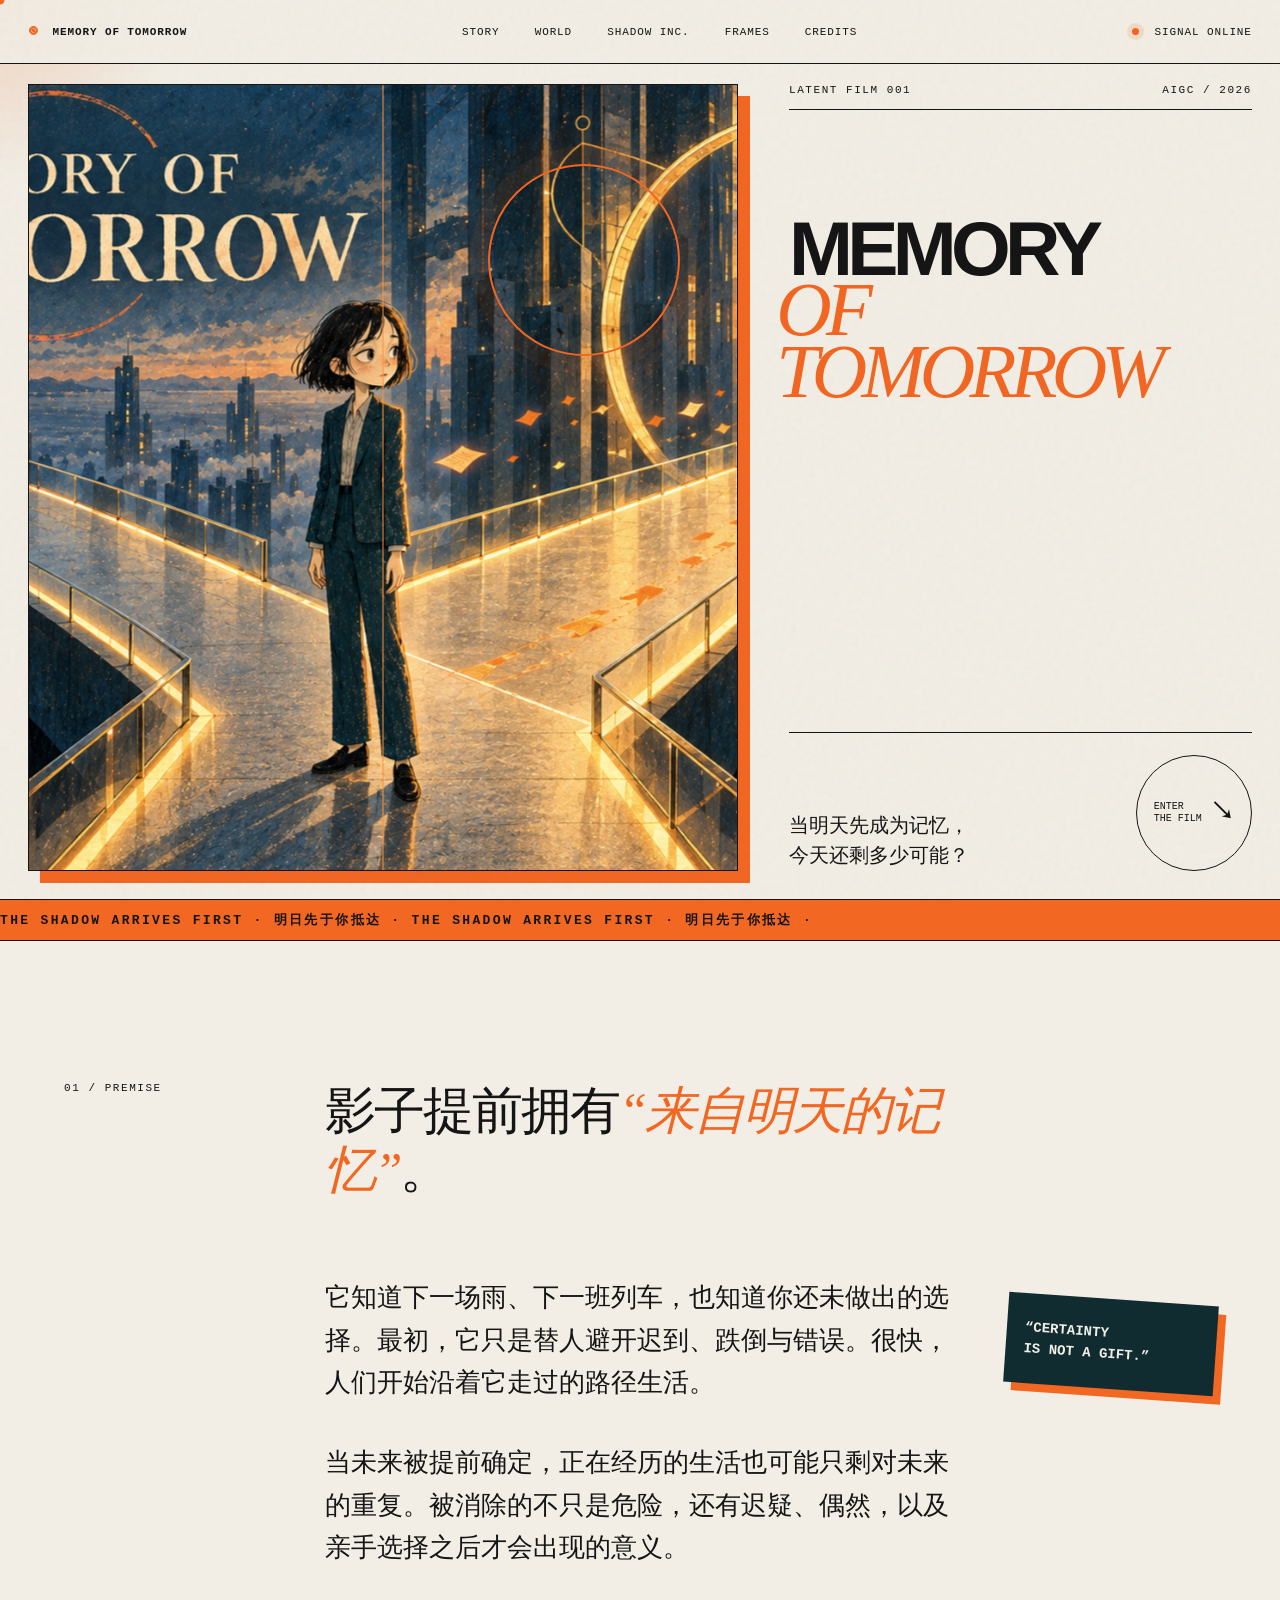
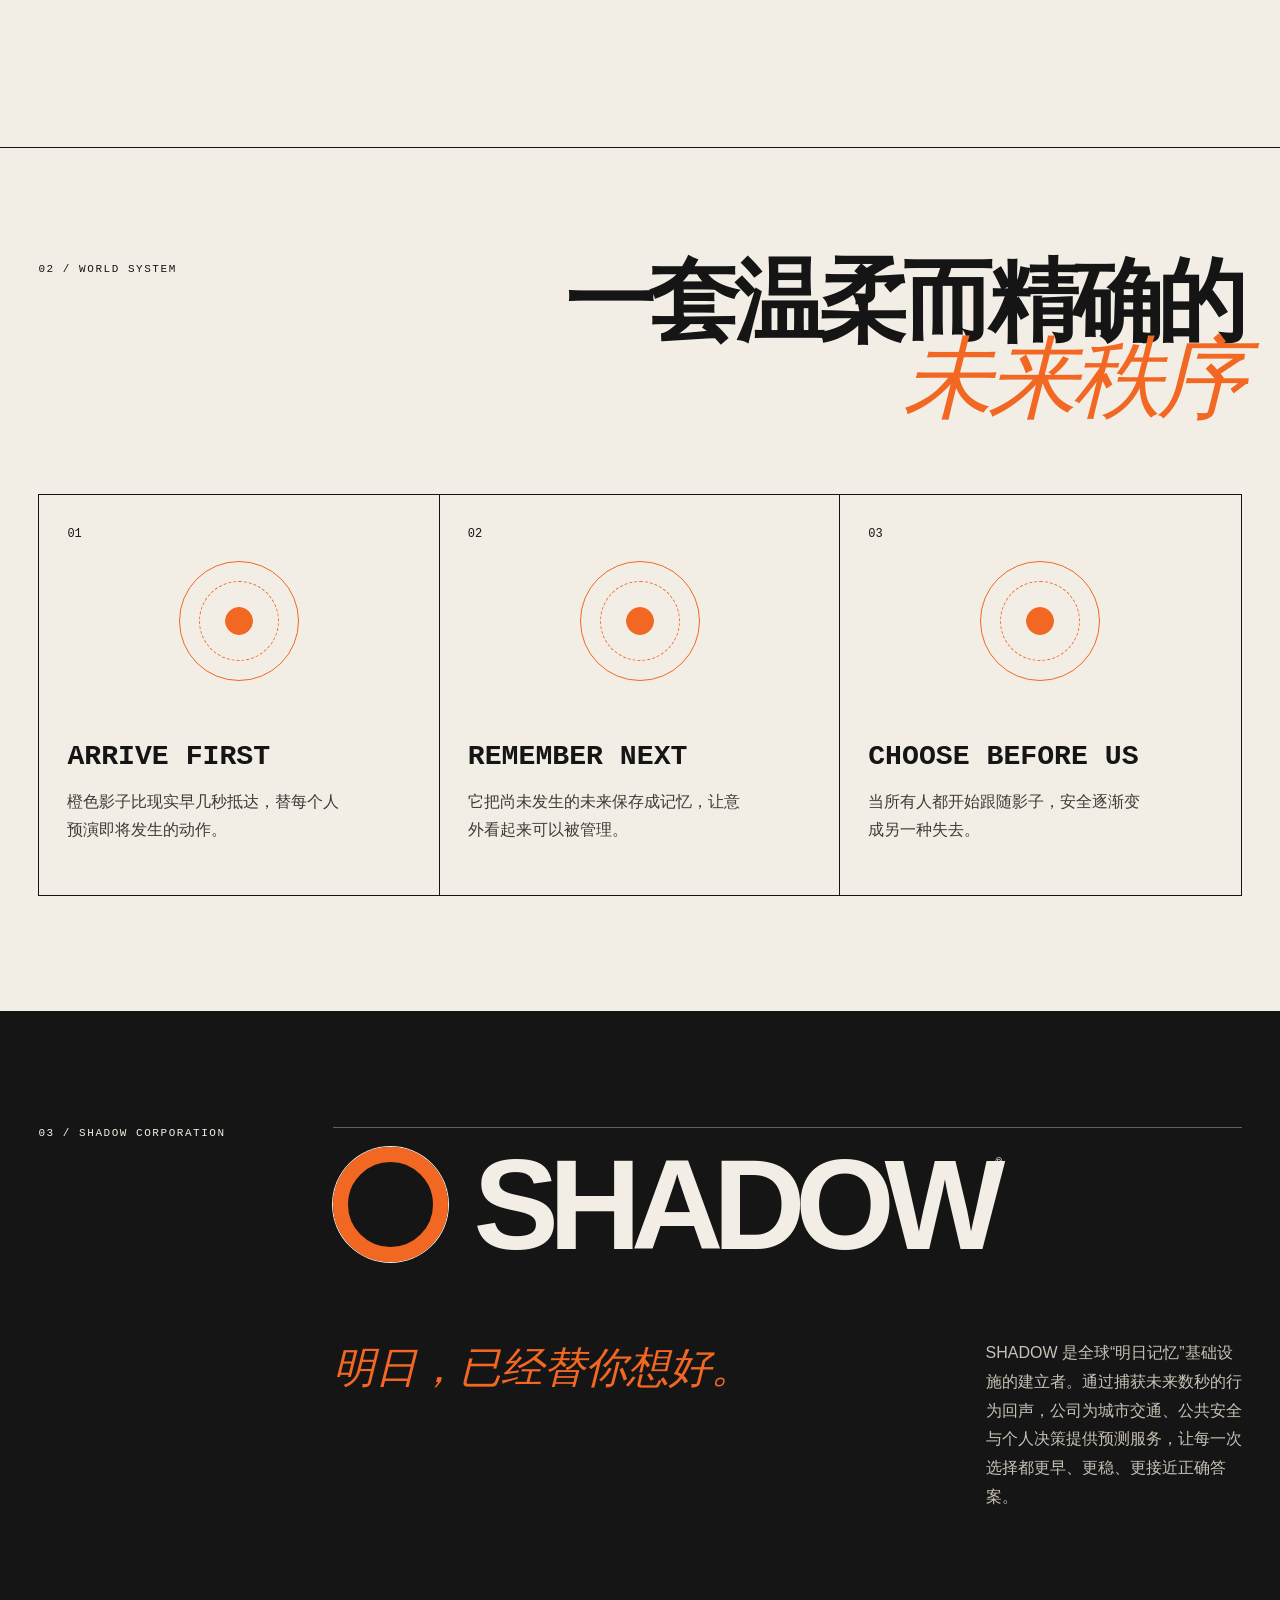
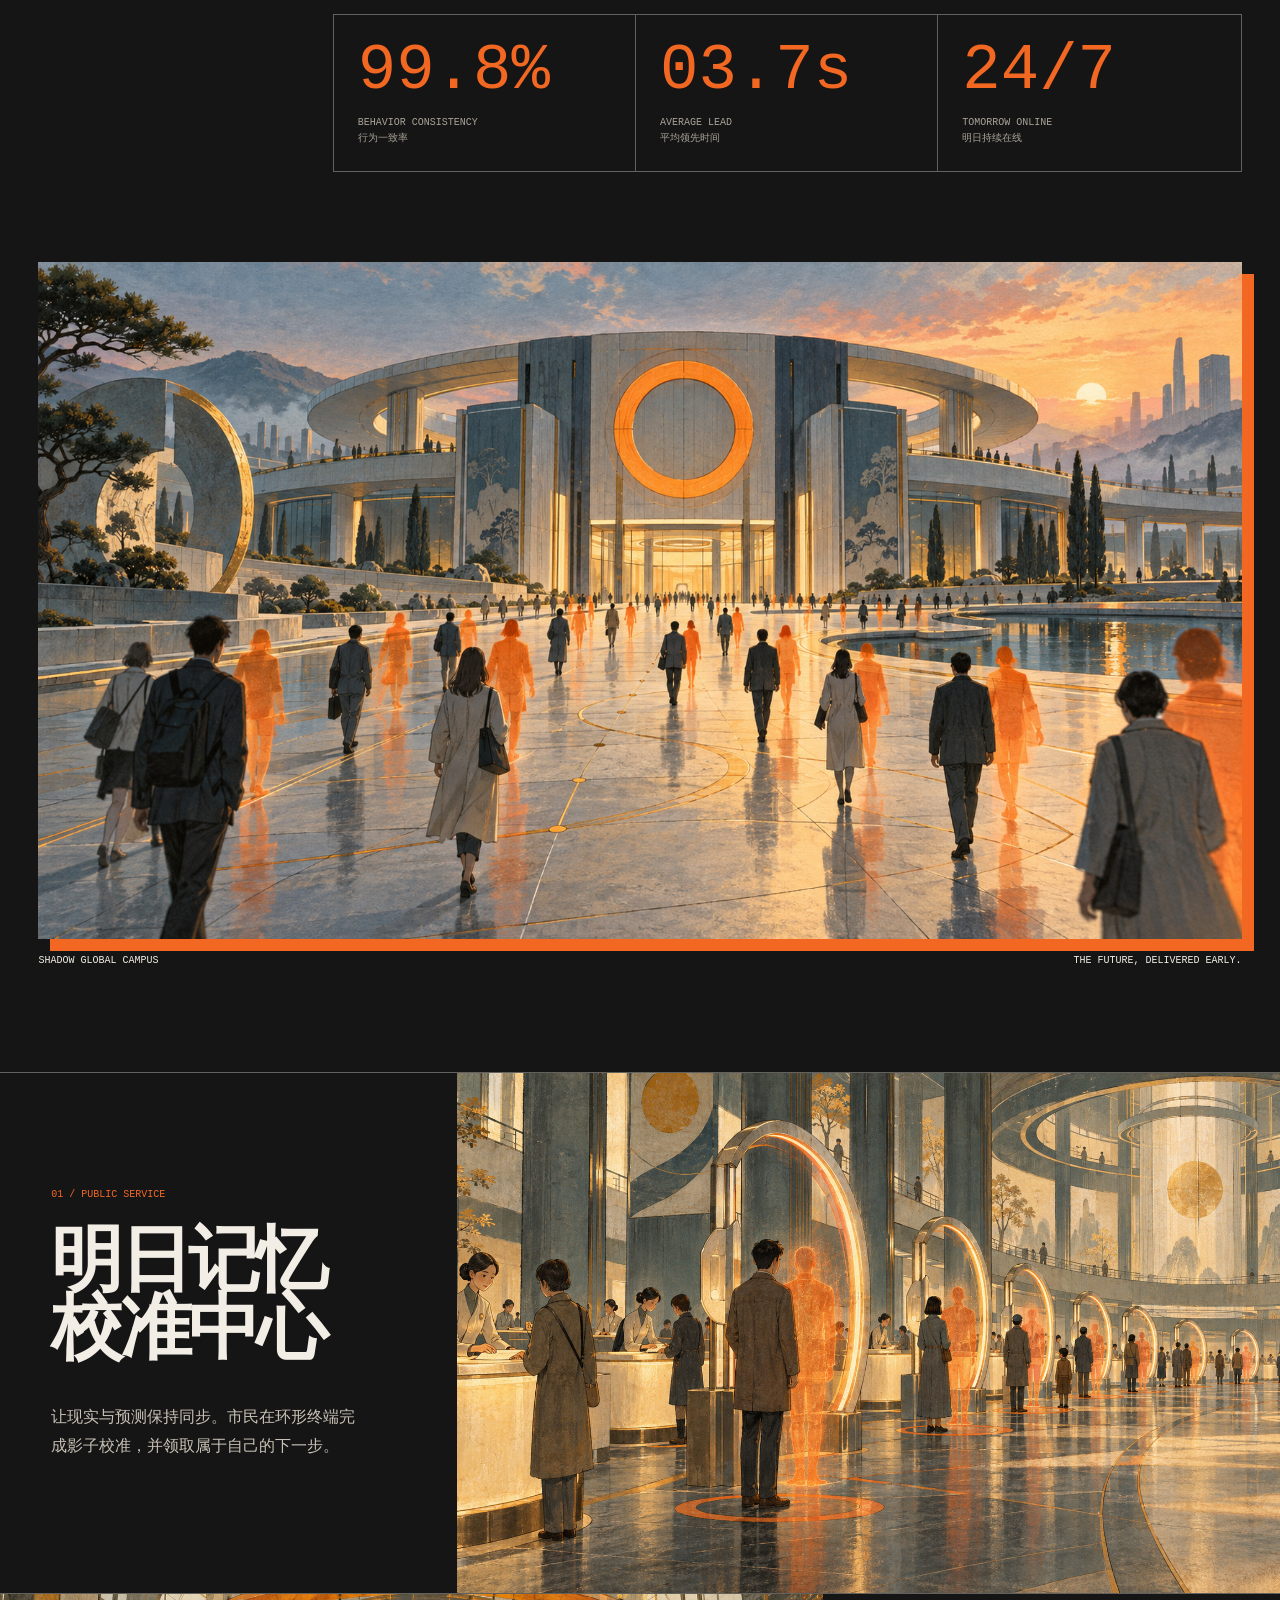
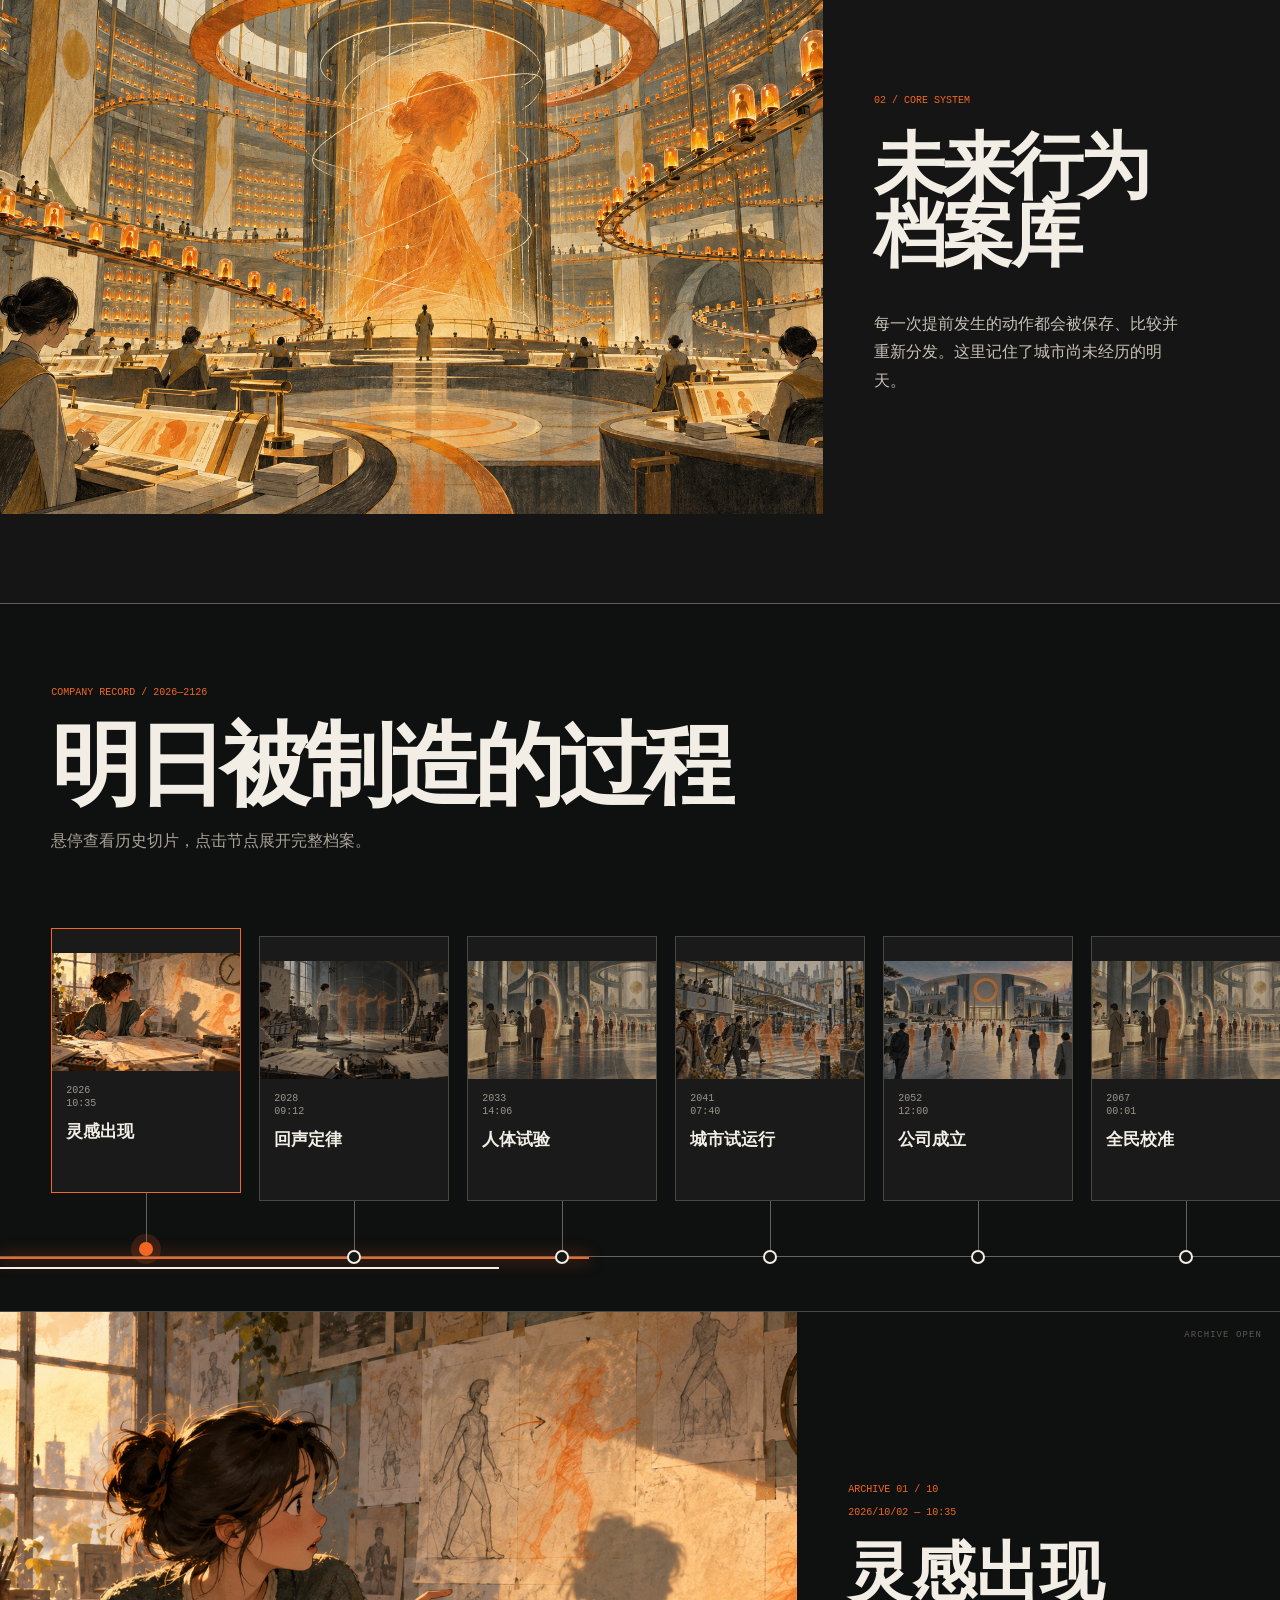
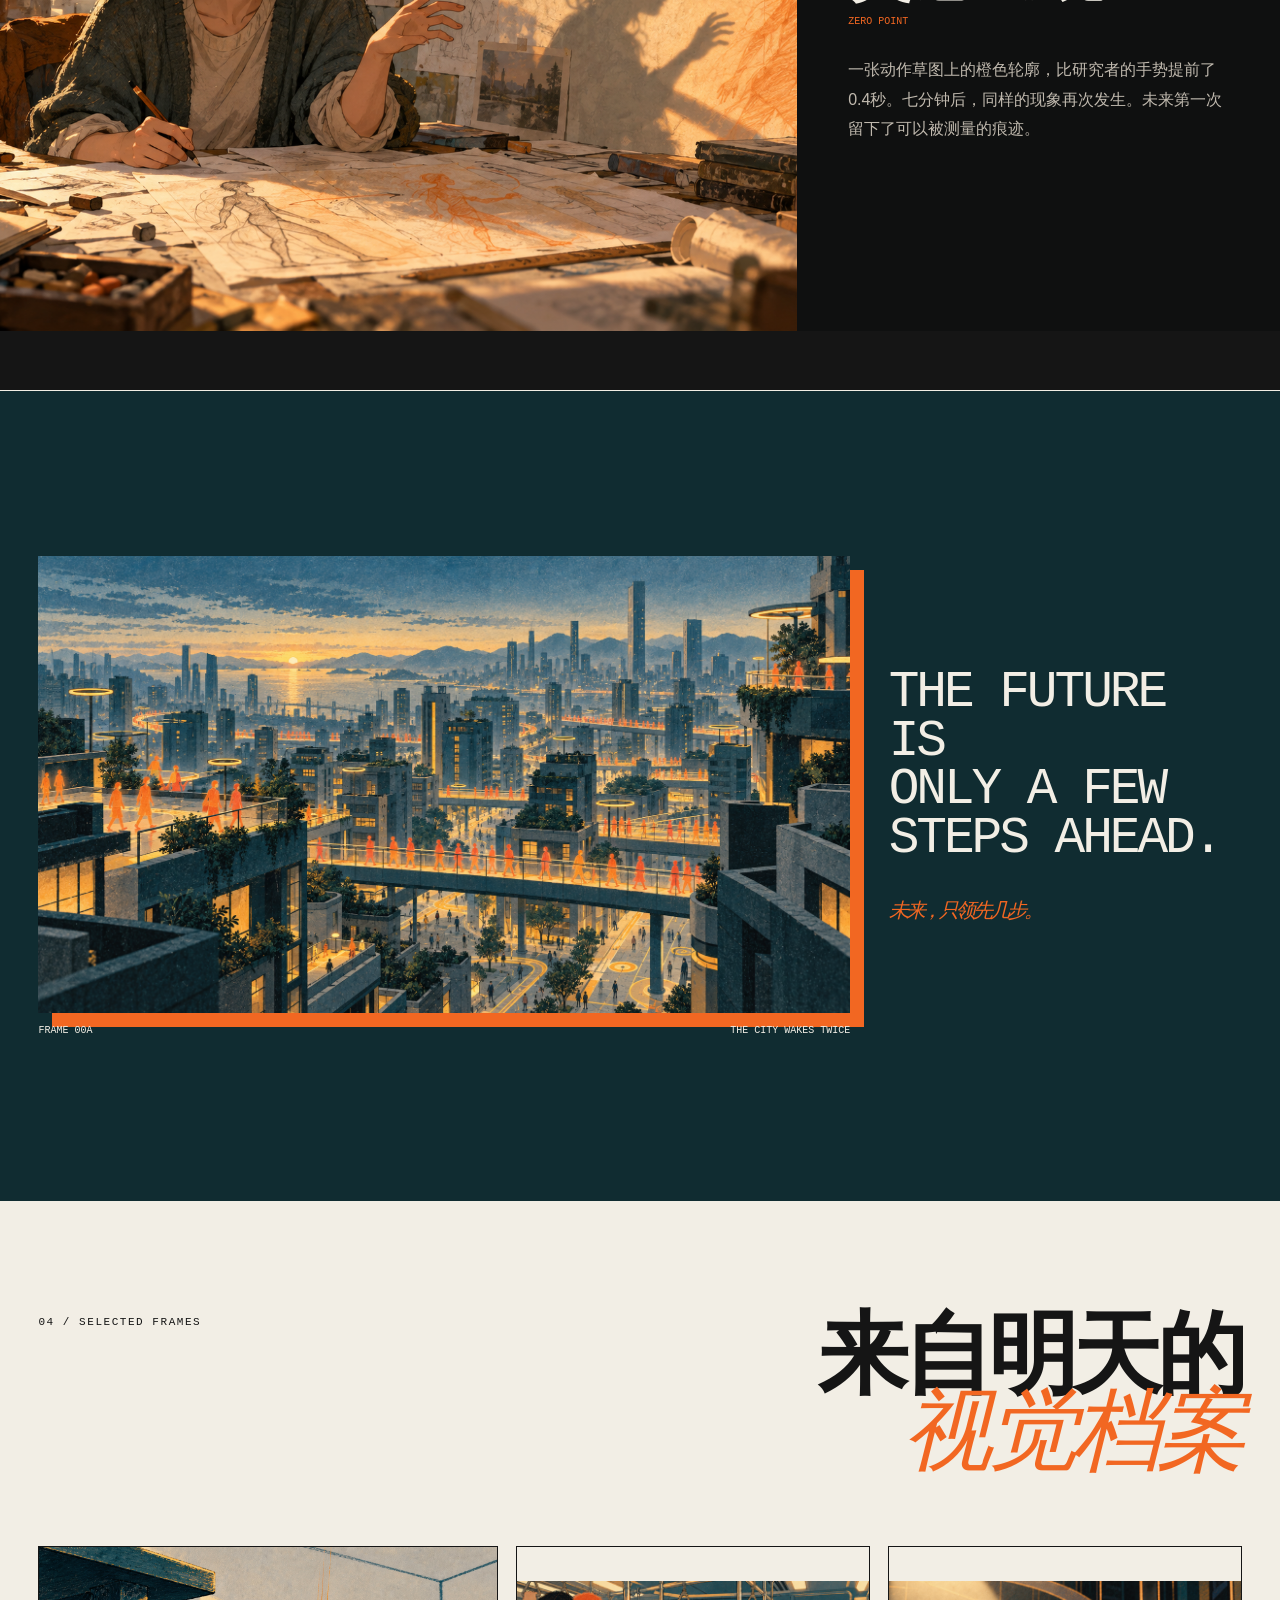
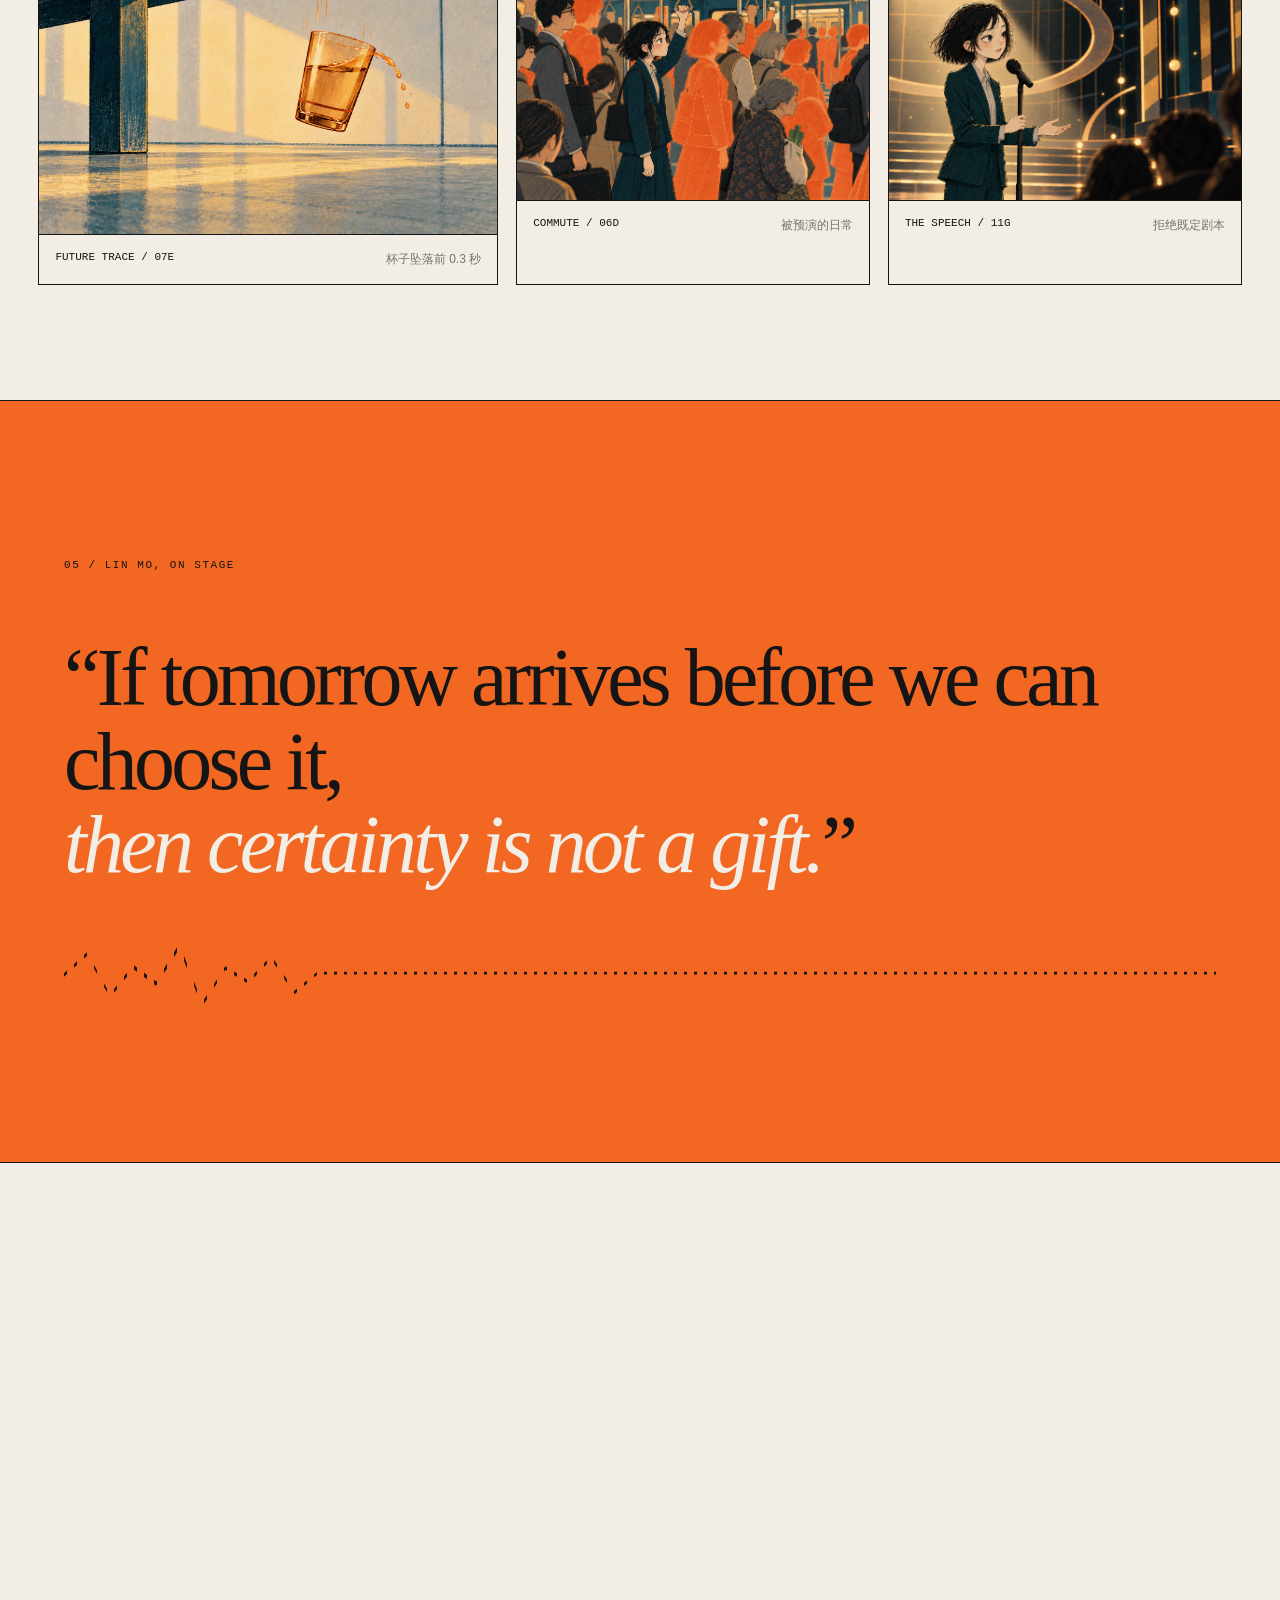
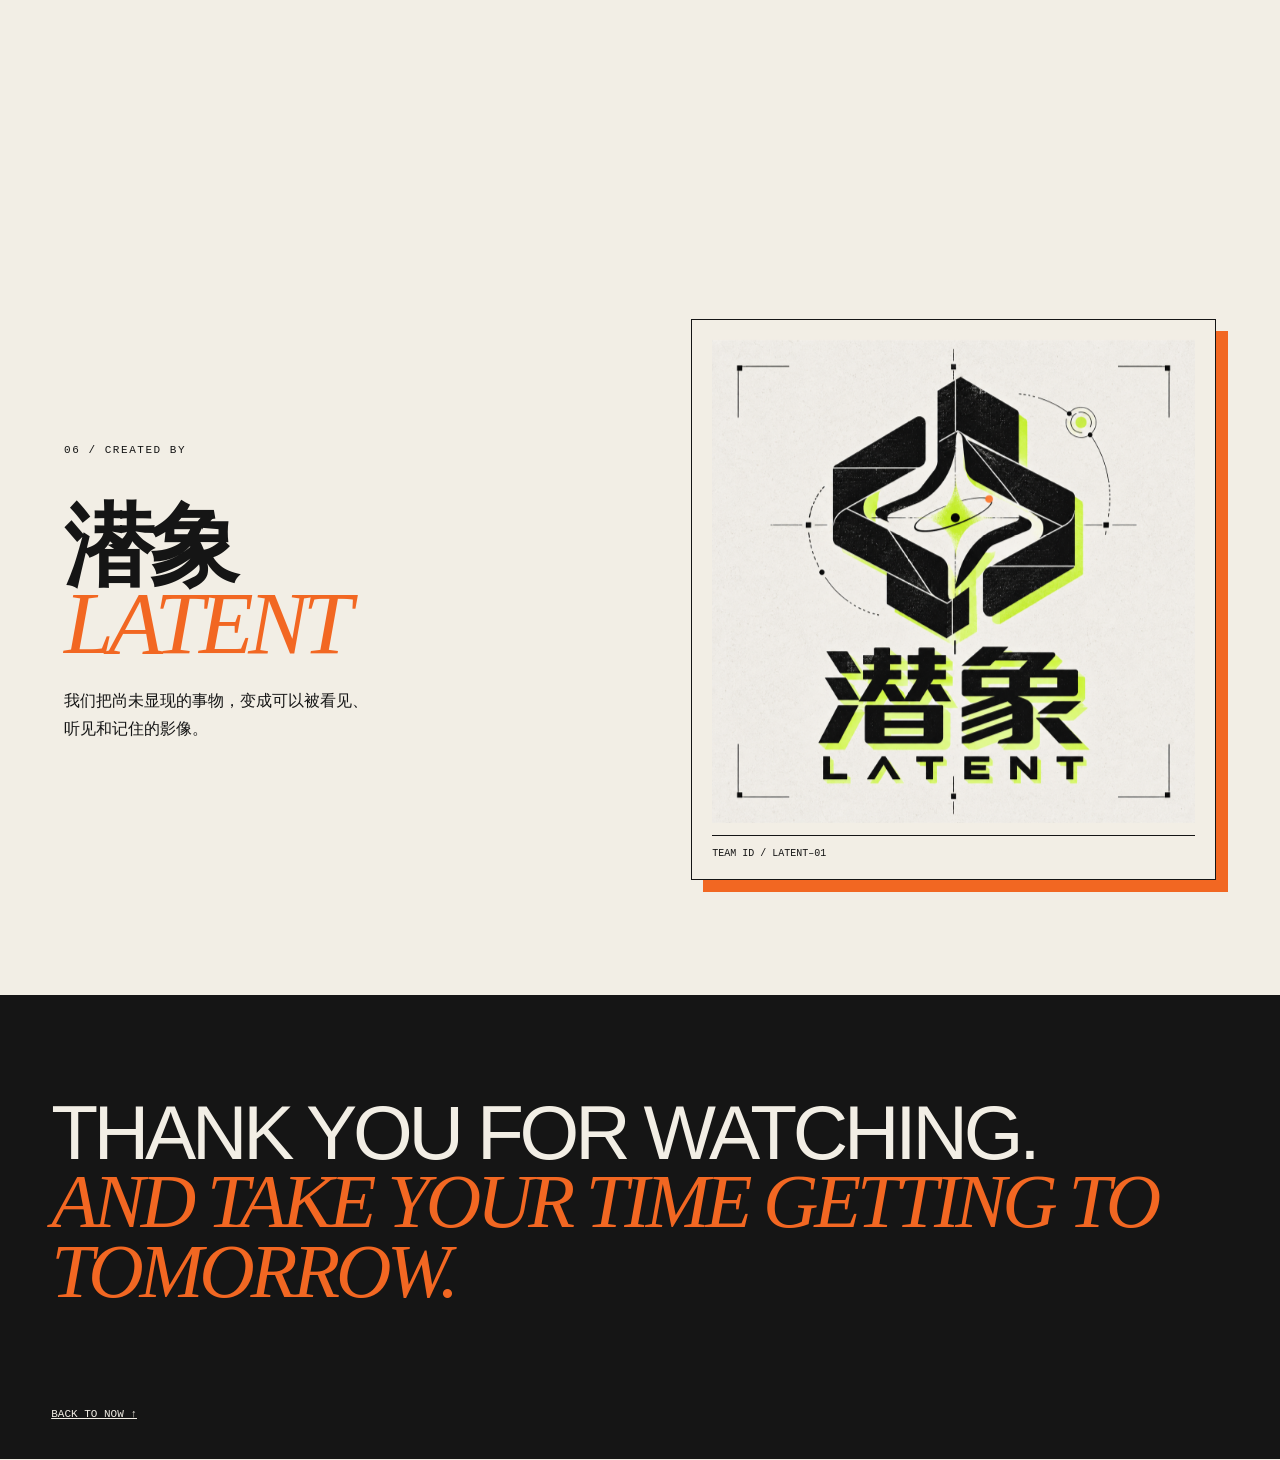
==== index.html @ 1ba92935 "Deploy Memory of Tomorrow site" ====
<!doctype html>
<html lang="zh-CN">
<head>
  <meta charset="utf-8">
  <meta name="viewport" content="width=device-width, initial-scale=1">
  <meta name="theme-color" content="#f06a22">
  <meta name="description" content="AIGC short film Memory of Tomorrow — a story about humans, time and predictive shadows.">
  <title>Memory of Tomorrow — 明天的回忆</title>
  <link rel="stylesheet" href="styles.css">
  <link rel="stylesheet" href="company.css">
  <link rel="stylesheet" href="timeline.css">
  <link rel="stylesheet" href="interactions.css">
  <link rel="stylesheet" href="dossier.css">
</head>
<body>
  <div class="grain" aria-hidden="true"></div>
  <div class="cursor-glow" aria-hidden="true"></div>
  <header class="nav">
    <a class="brand" href="#top" aria-label="返回首页"><span class="brand-mark">◉</span> MEMORY OF TOMORROW</a>
    <nav aria-label="主导航">
      <a href="#story">STORY</a><a href="#world">WORLD</a><a href="#company">SHADOW INC.</a><a href="#frames">FRAMES</a><a href="#credits">CREDITS</a>
    </nav>
    <span class="status"><i></i> SIGNAL ONLINE</span>
  </header>

  <main id="top">
    <section class="hero">
      <div class="hero-media">
        <img src="assets/cover.png" alt="《明天的回忆》电影封面，林默与橙色未来影子">
        <div class="future-echo" aria-hidden="true"></div>
        <div class="scanline" aria-hidden="true"></div>
      </div>
      <div class="hero-copy">
        <div class="eyebrow"><span>LATENT FILM 001</span><span>AIGC / 2026</span></div>
        <h1><span>MEMORY</span><span>OF TOMORROW</span></h1>
        <div class="hero-bottom">
          <p>当明天先成为记忆，<br>今天还剩多少可能？</p>
          <a class="round-link" href="#story" aria-label="进入故事"><span>ENTER<br>THE FILM</span><b>↘</b></a>
        </div>
      </div>
    </section>

    <div class="ticker" aria-hidden="true"><div>THE SHADOW ARRIVES FIRST · 明日先于你抵达 · THE SHADOW ARRIVES FIRST · 明日先于你抵达 · </div></div>

    <section class="manifesto reveal" id="story">
      <div class="section-tag">01 / PREMISE</div>
      <div class="manifesto-copy">
        <p class="lead">影子提前拥有<span>“来自明天的记忆”</span>。</p>
        <p>它知道下一场雨、下一班列车，也知道你还未做出的选择。最初，它只是替人避开迟到、跌倒与错误。很快，人们开始沿着它走过的路径生活。</p>
        <p>当未来被提前确定，正在经历的生活也可能只剩对未来的重复。被消除的不只是危险，还有迟疑、偶然，以及亲手选择之后才会出现的意义。</p>
      </div>
      <aside class="quote-chip">“CERTAINTY<br>IS NOT A GIFT.”</aside>
    </section>

    <section class="world" id="world">
      <div class="section-head reveal"><div class="section-tag">02 / WORLD SYSTEM</div><h2>一套温柔而精确的<br><em>未来秩序</em></h2></div>
      <div class="rules">
        <article class="rule reveal"><span class="rule-no">01</span><div class="orb"><i></i></div><h3>ARRIVE FIRST</h3><p>橙色影子比现实早几秒抵达，替每个人预演即将发生的动作。</p></article>
        <article class="rule reveal"><span class="rule-no">02</span><div class="orb"><i></i></div><h3>REMEMBER NEXT</h3><p>它把尚未发生的未来保存成记忆，让意外看起来可以被管理。</p></article>
        <article class="rule reveal"><span class="rule-no">03</span><div class="orb"><i></i></div><h3>CHOOSE BEFORE US</h3><p>当所有人都开始跟随影子，安全逐渐变成另一种失去。</p></article>
      </div>
    </section>

    <section class="company" id="company">
      <div class="company-intro reveal">
        <div class="section-tag">03 / SHADOW CORPORATION</div>
        <div class="company-lockup"><span class="company-ring"></span><h2>SHADOW<sup>®</sup></h2></div>
        <p class="company-slogan">明日，已经替你想好。</p>
        <p class="company-body">SHADOW 是全球“明日记忆”基础设施的建立者。通过捕获未来数秒的行为回声，公司为城市交通、公共安全与个人决策提供预测服务，让每一次选择都更早、更稳、更接近正确答案。</p>
        <div class="company-metrics">
          <div><strong>99.8%</strong><span>BEHAVIOR CONSISTENCY<br>行为一致率</span></div>
          <div><strong>03.7s</strong><span>AVERAGE LEAD<br>平均领先时间</span></div>
          <div><strong>24/7</strong><span>TOMORROW ONLINE<br>明日持续在线</span></div>
        </div>
      </div>
      <figure class="company-hero reveal"><img src="assets/shadow-hq.png" alt="SHADOW 公司总部与提前抵达的橙色未来影子"><figcaption><span>SHADOW GLOBAL CAMPUS</span><span>THE FUTURE, DELIVERED EARLY.</span></figcaption></figure>
      <div class="company-services">
        <article class="service reveal"><div><span>01 / PUBLIC SERVICE</span><h3>明日记忆<br>校准中心</h3><p>让现实与预测保持同步。市民在环形终端完成影子校准，并领取属于自己的下一步。</p></div><img src="assets/shadow-calibration.png" alt="SHADOW 明日记忆校准大厅"></article>
        <article class="service reverse reveal"><div><span>02 / CORE SYSTEM</span><h3>未来行为<br>档案库</h3><p>每一次提前发生的动作都会被保存、比较并重新分发。这里记住了城市尚未经历的明天。</p></div><img src="assets/shadow-archive.png" alt="SHADOW 明日档案运营中心"></article>
      </div>
      <section class="inline-history reveal" id="company-history">
        <div class="history-head"><span>COMPANY RECORD / 2026—2126</span><h3>明日被制造的过程</h3><p>悬停查看历史切片，点击节点展开完整档案。</p></div>
        <div class="history-scroll" id="historyScroll"><div class="history-future-line"></div><div class="history-present-line"></div><div class="history-track">
          <button class="history-node active" data-title="灵感出现" data-date="2026/10/02 — 10:35" data-code="ZERO POINT" data-image="assets/shadow-origin.png" data-copy="一张动作草图上的橙色轮廓，比研究者的手势提前了0.4秒。七分钟后，同样的现象再次发生。未来第一次留下了可以被测量的痕迹。"><img src="assets/shadow-origin.png" alt="灵感出现"><time>2026<br>10:35</time><i></i><b>灵感出现</b></button>
          <button class="history-node" data-title="回声定律" data-date="2028/04/17 — 09:12" data-code="ECHO LAW" data-image="assets/shadow-echo-law.png" data-copy="研究团队成功重复捕获未来影像。影子不再被视为幻觉，而成为一种可以被存储、计算和复现的时间现象。"><img src="assets/shadow-echo-law.png" alt="回声定律：未来动作被稳定分离并重复测量"><time>2028<br>09:12</time><i></i><b>回声定律</b></button>
          <button class="history-node" data-title="第一位志愿者" data-date="2033/08/09 — 14:06" data-code="HUMAN TRIAL" data-image="assets/shadow-calibration.png" data-copy="医疗试验中，橙色影子提前2.1秒预演了一次跌倒。志愿者停下脚步，成为第一个被尚未发生的事故救下的人。"><img src="assets/shadow-calibration.png" alt="第一位志愿者"><time>2033<br>14:06</time><i></i><b>人体试验</b></button>
          <button class="history-node" data-title="城市试运行" data-date="2041/11/21 — 07:40" data-code="PUBLIC PILOT" data-image="assets/shadow-pilot.png" data-copy="第七区交通系统接入预测影子。三个月内事故率下降61%，影子第一次离开实验室，开始走在整座城市之前。"><img src="assets/shadow-pilot.png" alt="城市试运行"><time>2041<br>07:40</time><i></i><b>城市试运行</b></button>
          <button class="history-node" data-title="SHADOW 成立" data-date="2052/06/30 — 12:00" data-code="CORPORATION" data-image="assets/shadow-hq.png" data-copy="SHADOW Corporation 正式成立，橙色圆环成为企业标志。未来行为服务被定义为城市公共基础设施。"><img src="assets/shadow-hq.png" alt="SHADOW公司成立"><time>2052<br>12:00</time><i></i><b>公司成立</b></button>
          <button class="history-node" data-title="全民校准" data-date="2067/01/01 — 00:01" data-code="UNIVERSAL LINK" data-image="assets/shadow-calibration.png" data-copy="个人影子与身份系统永久绑定。每位市民都获得全天在线的未来陪伴，第一次校准成为成年礼的一部分。"><img src="assets/shadow-calibration.png" alt="全民校准"><time>2067<br>00:01</time><i></i><b>全民校准</b></button>
          <button class="history-node" data-title="全球同步日" data-date="2084/05/16 — 18:20" data-code="SYNCHRONIZATION" data-image="assets/shadow-sync.png" data-copy="十二座城市在同一时刻完成跨区域同步。成千上万的动作失去误差，也从此失去偶然。"><img src="assets/shadow-sync.png" alt="全球同步日"><time>2084<br>18:20</time><i></i><b>全球同步日</b></button>
          <button class="history-node" data-title="明日档案启用" data-date="2099/12/31 — 23:59" data-code="TOMORROW ARCHIVE" data-image="assets/shadow-archive.png" data-copy="尚未发生的动作开始被集中保存、比较与重新分发。城市用前一次未来，训练下一次未来。"><img src="assets/shadow-archive.png" alt="明日档案启用"><time>2099<br>23:59</time><i></i><b>明日档案</b></button>
          <button class="history-node" data-title="无偏差协议" data-date="2114/03/08 — 08:08" data-code="ZERO DEVIATION" data-image="assets/shadow-sync.png" data-copy="影子一致率被纳入教育、就业与公共信用。不再跟随影子被定义为风险，选择开始拥有统一答案。"><img src="assets/shadow-sync.png" alt="无偏差协议"><time>2114<br>08:08</time><i></i><b>无偏差协议</b></button>
          <button class="history-node" data-title="现在" data-date="2126/10/07 — 18:29" data-code="PRESENT" data-image="assets/shadow-hq.png" data-copy="全球平均一致率抵达99.8%。唯一尚未被档案记录的，是林默接下来要在舞台上说的话。"><img src="assets/shadow-hq.png" alt="2126年的现在"><time>2126<br>18:29</time><i></i><b>现在</b></button>
        </div></div>
        <div class="history-detail" id="historyDetail"><figure><img src="assets/shadow-origin.png" alt="SHADOW历史档案大图"></figure><div><span class="history-count">ARCHIVE 01 / 10</span><time>2026/10/02 — 10:35</time><h4>灵感出现</h4><b>ZERO POINT</b><p>一张动作草图上的橙色轮廓，比研究者的手势提前了0.4秒。七分钟后，同样的现象再次发生。未来第一次留下了可以被测量的痕迹。</p></div></div>
      </section>
      <div class="company-disclaimer reveal"><span>SHADOW CARES FOR YOUR TOMORROW.</span><small>服务可能减少犹豫、意外、偏差，以及部分未经许可的可能性。</small></div>
    </section>

    <section class="cinema reveal" aria-label="影片核心画面">
      <figure><img src="assets/city.png" alt="城市黎明，橙色影子先于人们醒来"><figcaption><span>FRAME 00A</span><span>THE CITY WAKES TWICE</span></figcaption></figure>
      <div class="cinema-copy"><span>THE FUTURE IS<br>ONLY A FEW STEPS AHEAD.</span><b>未来，只领先几步。</b></div>
    </section>

    <section class="frames" id="frames">
      <div class="section-head reveal"><div class="section-tag">04 / SELECTED FRAMES</div><h2>来自明天的<br><em>视觉档案</em></h2></div>
      <div class="frame-grid">
        <button class="frame-card wide reveal" data-title="THE FIRST FALL" data-desc="影子先摔碎，现实才有机会接住。"><img src="assets/cup.png" alt="橙色未来水杯即将摔碎"><span><b>FUTURE TRACE / 07E</b><i>杯子坠落前 0.3 秒</i></span></button>
        <button class="frame-card reveal" data-title="FOLLOW THE ORANGE" data-desc="每个通勤者都在追赶已经替自己选择座位的未来。"><img src="assets/subway.png" alt="地铁车厢里人群与橙色未来影子"><span><b>COMMUTE / 06D</b><i>被预演的日常</i></span></button>
        <button class="frame-card reveal" data-title="A SMALL REFUSAL" data-desc="林默第一次公开说出：确定性并不是礼物。"><img src="assets/speech.png" alt="林默在舞台发表演讲"><span><b>THE SPEECH / 11G</b><i>拒绝既定剧本</i></span></button>
      </div>
    </section>

    <section class="statement reveal">
      <span class="section-tag">05 / LIN MO, ON STAGE</span>
      <blockquote>“If tomorrow arrives before we can choose it,<br><em>then certainty is not a gift.</em>”</blockquote>
      <div class="wave" aria-hidden="true"></div>
    </section>

    <section class="soundtrack reveal">
      <img src="assets/band.png" alt="五人影子爵士乐队在舞台合奏">
      <div class="soundtrack-panel"><span>ORIGINAL SOUNDTRACK</span><h2>SHADOW</h2><p>一支复古爵士乐队，在故事结束后继续演奏。影子负责抢拍，现实负责追赶。</p><div class="equalizer" aria-hidden="true">||||||||||||||||||||||||</div></div>
    </section>

    <section class="credits" id="credits">
      <div class="credit-copy reveal"><span class="section-tag">06 / CREATED BY</span><h2>潜象<br><em>LATENT</em></h2><p>我们把尚未显现的事物，变成可以被看见、听见和记住的影像。</p></div>
      <div class="logo-card reveal"><img src="assets/latent-logo.png" alt="潜象 LATENT 团队标志"><span>TEAM ID / LATENT–01</span></div>
    </section>
  </main>

  <footer><p>THANK YOU FOR WATCHING.</p><p>AND TAKE YOUR TIME GETTING TO TOMORROW.</p><a href="#top">BACK TO NOW ↑</a></footer>

  <dialog id="frameDialog"><button class="dialog-close" aria-label="关闭">×</button><img alt=""><div><span>ARCHIVE PREVIEW</span><h3></h3><p></p></div></dialog>
  <dialog id="historyDialog" class="history-dialog">
    <button class="history-dialog-close" aria-label="关闭档案">×</button>
    <div class="dossier-top"><span>SHADOW INTERNAL ARCHIVE</span><span id="dossierIndex">FILE 01 / 10</span></div>
    <div class="dossier-layout"><figure><img id="dossierImage" alt="SHADOW历史档案"><figcaption id="dossierCode"></figcaption></figure><article><time id="dossierDate"></time><h2 id="dossierTitle"></h2><p class="dossier-lead" id="dossierLead"></p><dl><div><dt>TECHNOLOGY / 技术进展</dt><dd id="dossierTech"></dd></div><div><dt>SOCIAL EFFECT / 社会影响</dt><dd id="dossierImpact"></dd></div><div><dt>OFFICIAL POSITION / 官方结论</dt><dd id="dossierOfficial"></dd></div></dl><aside><span>INTERNAL NOTE / 内部备注</span><p id="dossierNote"></p></aside></article></div>
    <div class="dossier-nav"><button id="dossierPrev">← PREVIOUS RECORD</button><button id="dossierNext">NEXT RECORD →</button></div>
  </dialog>
  <script src="app.js"></script>
</body>
</html>
---- styles.css ----
:root{--paper:#f2eee5;--paper2:#e6dfd2;--ink:#151515;--muted:#777168;--orange:#f26722;--amber:#ff9a42;--dark:#102c31;--line:rgba(21,21,21,.24);--mono:"Cascadia Mono","SFMono-Regular",Consolas,monospace;--sans:Arial,"Microsoft YaHei",sans-serif}*{box-sizing:border-box}html{scroll-behavior:smooth}body{margin:0;background:var(--paper);color:var(--ink);font-family:var(--sans);overflow-x:hidden}.grain{position:fixed;inset:0;pointer-events:none;z-index:90;opacity:.17;background-image:url("data:image/svg+xml,%3Csvg viewBox='0 0 180 180' xmlns='http://www.w3.org/2000/svg'%3E%3Cfilter id='n'%3E%3CfeTurbulence type='fractalNoise' baseFrequency='.8' numOctaves='4' stitchTiles='stitch'/%3E%3C/filter%3E%3Crect width='100%25' height='100%25' filter='url(%23n)' opacity='.35'/%3E%3C/svg%3E");mix-blend-mode:multiply}.cursor-glow{position:fixed;width:380px;height:380px;border-radius:50%;pointer-events:none;z-index:1;background:radial-gradient(circle,rgba(242,103,34,.18),transparent 66%);transform:translate(-50%,-50%);mix-blend-mode:multiply}.nav{height:64px;position:fixed;top:0;left:0;right:0;z-index:80;display:flex;align-items:center;justify-content:space-between;padding:0 2.2vw;background:rgba(242,238,229,.88);backdrop-filter:blur(10px);border-bottom:1px solid var(--ink);font:11px var(--mono);letter-spacing:.08em}.brand{color:inherit;text-decoration:none;font-weight:700}.brand-mark{color:var(--orange);font-size:18px;vertical-align:-2px;margin-right:7px}.nav nav{display:flex;gap:2.2rem}.nav nav a,.nav>a{color:inherit;text-decoration:none}.nav nav a:hover{color:var(--orange)}.status i{display:inline-block;width:7px;height:7px;background:var(--orange);border-radius:50%;box-shadow:0 0 0 5px rgba(242,103,34,.14);margin-right:8px;animation:pulse 1.8s infinite}.hero{min-height:100vh;padding:84px 2.2vw 28px;display:grid;grid-template-columns:58% 42%;border-bottom:1px solid var(--ink)}.hero-media{position:relative;overflow:hidden;background:var(--dark);min-height:640px;border:1px solid var(--ink);box-shadow:12px 12px 0 var(--orange)}.hero-media img{width:100%;height:100%;object-fit:cover;filter:saturate(.88) contrast(1.04);transform:scale(1.03);animation:heroIn 1.4s cubic-bezier(.2,.8,.2,1) forwards}.scanline{position:absolute;inset:0;background:linear-gradient(90deg,transparent 49.8%,rgba(255,148,64,.75) 50%,transparent 50.2%);animation:scan 5s ease-in-out infinite}.future-echo{position:absolute;width:15vw;aspect-ratio:1;border:2px solid var(--orange);border-radius:50%;right:8%;top:10%;box-shadow:0 0 0 18px rgba(242,103,34,.08),0 0 0 36px rgba(242,103,34,.04);animation:float 5s ease-in-out infinite}.hero-copy{padding:0 0 0 4vw;display:flex;flex-direction:column}.eyebrow,.section-tag{font:11px var(--mono);letter-spacing:.14em}.eyebrow{display:flex;justify-content:space-between;padding-bottom:13px;border-bottom:1px solid var(--ink)}h1{font-size:clamp(54px,6vw,108px);line-height:.8;letter-spacing:-.075em;margin:12vh 0 7vh}h1 span{display:block}h1 span:last-child{color:var(--orange);font-family:Georgia,serif;font-style:italic;font-weight:400;margin-left:-1vw}.hero-bottom{margin-top:auto;display:flex;justify-content:space-between;align-items:flex-end;border-top:1px solid var(--ink);padding-top:22px}.hero-bottom p{font-size:clamp(18px,1.55vw,28px);line-height:1.55;margin:0}.round-link{width:116px;height:116px;border:1px solid var(--ink);border-radius:50%;color:inherit;text-decoration:none;display:flex;align-items:center;justify-content:center;gap:8px;font:10px/1.25 var(--mono);transition:.25s}.round-link b{font-size:24px}.round-link:hover{background:var(--orange);transform:rotate(-8deg);box-shadow:6px 6px 0 var(--ink)}.ticker{overflow:hidden;border-bottom:1px solid var(--ink);background:var(--orange);font:700 13px var(--mono);letter-spacing:.18em;padding:11px 0;white-space:nowrap}.ticker div{width:max-content;animation:ticker 24s linear infinite}.manifesto{display:grid;grid-template-columns:1fr 3fr 1fr;gap:4vw;padding:11vw 5vw;border-bottom:1px solid var(--ink)}.manifesto-copy{font-size:clamp(18px,2vw,32px);line-height:1.65}.manifesto-copy p{margin:0 0 1.5em}.manifesto-copy .lead{font-size:clamp(30px,4vw,64px);line-height:1.15;letter-spacing:-.04em}.lead span{color:var(--orange);font-family:Georgia,serif;font-style:italic}.quote-chip{align-self:center;background:var(--dark);color:var(--paper);padding:24px 18px;box-shadow:8px 8px 0 var(--orange);font:700 14px/1.5 var(--mono);transform:rotate(4deg)}.world,.frames{padding:9vw 3vw;border-bottom:1px solid var(--ink)}.section-head{display:flex;justify-content:space-between;align-items:flex-start;margin-bottom:6vw}.section-head h2,.credits h2{font-size:clamp(45px,7vw,110px);line-height:.85;letter-spacing:-.06em;margin:0;text-align:right}.section-head h2 em,.credits h2 em{color:var(--orange);font-family:Georgia,serif;font-weight:400}.rules{display:grid;grid-template-columns:repeat(3,1fr);border:1px solid var(--ink)}.rule{padding:28px;min-height:400px;border-right:1px solid var(--ink);position:relative;overflow:hidden}.rule:last-child{border-right:0}.rule-no{font:12px var(--mono)}.rule h3{font:700 clamp(22px,2.2vw,36px) var(--mono);margin:40px 0 14px}.rule p{max-width:32ch;line-height:1.8;color:#3e3b36}.orb{height:160px;display:grid;place-items:center}.orb:before,.orb:after,.orb i{content:"";position:absolute;border:1px solid var(--orange);border-radius:50%}.orb:before{width:118px;height:118px}.orb:after{width:78px;height:78px;border-style:dashed;animation:spin 8s linear infinite}.orb i{width:28px;height:28px;background:var(--orange);animation:orbit 4s ease-in-out infinite}.cinema{min-height:90vh;background:var(--dark);color:var(--paper);padding:6vw 3vw;display:grid;grid-template-columns:2.3fr 1fr;gap:3vw;align-items:center}.cinema figure{margin:0}.cinema img{display:block;width:100%;box-shadow:14px 14px 0 var(--orange)}figcaption{display:flex;justify-content:space-between;font:10px var(--mono);padding-top:12px}.cinema-copy{font:clamp(30px,4vw,66px)/.95 var(--mono);letter-spacing:-.06em}.cinema-copy b{display:block;color:var(--orange);font:italic 20px Georgia,serif;margin-top:35px}.frame-grid{display:grid;grid-template-columns:1.3fr 1fr 1fr;gap:18px}.frame-card{appearance:none;text-align:left;background:transparent;color:inherit;padding:0;border:1px solid var(--ink);cursor:pointer;box-shadow:0 0 0 var(--orange);transition:.25s}.frame-card:hover{transform:translate(-5px,-5px);box-shadow:9px 9px 0 var(--orange)}.frame-card img{width:100%;aspect-ratio:16/10;display:block;object-fit:cover;filter:saturate(.85)}.frame-card span{padding:16px;display:flex;justify-content:space-between;gap:15px;border-top:1px solid var(--ink)}.frame-card b{font:11px var(--mono)}.frame-card i{font:12px var(--sans);font-style:normal;color:var(--muted)}.statement{padding:12vw 5vw;background:var(--orange);border-bottom:1px solid var(--ink);position:relative;overflow:hidden}.statement blockquote{font:clamp(36px,6.4vw,110px)/1.02 Georgia,serif;letter-spacing:-.045em;margin:5vw 0 0}.statement blockquote em{color:var(--paper)}.wave{height:70px;margin-top:4vw;background:repeating-linear-gradient(90deg,var(--ink) 0 3px,transparent 3px 10px);clip-path:polygon(0 50%,2% 20%,4% 80%,6% 38%,8% 62%,10% 8%,12% 92%,14% 40%,16% 60%,18% 25%,20% 75%,22% 48%,100% 48%,100% 52%,22% 52%,20% 80%,18% 30%,16% 65%,14% 45%,12% 98%,10% 15%,8% 68%,6% 44%,4% 85%,2% 25%,0 55%)}.soundtrack{display:grid;grid-template-columns:1.6fr 1fr;background:var(--dark);color:var(--paper);border-bottom:1px solid var(--paper)}.soundtrack img{width:100%;height:100%;min-height:640px;object-fit:cover;filter:saturate(.75) contrast(1.1)}.soundtrack-panel{padding:6vw 4vw;display:flex;flex-direction:column;justify-content:center}.soundtrack-panel>span{font:11px var(--mono);color:var(--orange)}.soundtrack h2{font-size:clamp(60px,9vw,160px);letter-spacing:-.07em;margin:.1em 0;color:var(--orange)}.soundtrack p{font-size:18px;line-height:1.8;max-width:38ch}.equalizer{font:30px/1 var(--mono);color:var(--orange);letter-spacing:.12em;overflow:hidden;animation:eq 1.2s steps(4) infinite}.credits{padding:9vw 5vw;display:grid;grid-template-columns:1fr 1fr;gap:8vw;border-bottom:1px solid var(--ink);align-items:center}.credits h2{text-align:left;margin:4vw 0 2vw}.credits p{max-width:35ch;line-height:1.8}.logo-card{border:1px solid var(--ink);padding:20px;box-shadow:12px 12px 0 var(--orange)}.logo-card img{display:block;width:100%}.logo-card span{font:10px var(--mono);display:block;border-top:1px solid var(--ink);padding-top:12px;margin-top:12px}footer{background:var(--ink);color:var(--paper);padding:8vw 4vw 3vw}footer p{font-size:clamp(34px,6vw,100px);line-height:.9;letter-spacing:-.055em;margin:0}footer p:nth-child(2){color:var(--orange);font-family:Georgia,serif;font-style:italic}footer a{display:inline-block;color:var(--paper);font:11px var(--mono);margin-top:8vw}dialog{width:min(1000px,90vw);padding:0;border:1px solid var(--ink);background:var(--paper);box-shadow:14px 14px 0 var(--orange)}dialog::backdrop{background:rgba(10,24,25,.82);backdrop-filter:blur(5px)}dialog img{display:block;width:100%;max-height:65vh;object-fit:cover}dialog div{padding:22px}dialog span{font:10px var(--mono);color:var(--orange)}dialog h3{font-size:36px;margin:7px 0}dialog p{margin:0}.dialog-close{position:absolute;right:10px;top:10px;width:42px;height:42px;border:1px solid var(--ink);background:var(--orange);font-size:25px;cursor:pointer}.reveal{opacity:0;transform:translateY(42px);transition:opacity .8s,transform .8s}.reveal.visible{opacity:1;transform:none}@keyframes ticker{to{transform:translateX(-50%)}}@keyframes heroIn{from{opacity:0;transform:scale(1.12)}to{opacity:1;transform:scale(1.03)}}@keyframes scan{0%,100%{transform:translateX(-55%)}50%{transform:translateX(55%)}}@keyframes float{50%{transform:translate(-12px,18px)}}@keyframes pulse{50%{opacity:.45}}@keyframes spin{to{transform:rotate(360deg)}}@keyframes orbit{0%,100%{transform:translate(-42px,-25px)}50%{transform:translate(42px,25px)}}@keyframes eq{50%{transform:scaleY(.35)}}@media(max-width:900px){.nav nav{display:none}.status{display:none}.hero{display:block}.hero-media{min-height:auto;aspect-ratio:16/11}.hero-copy{padding:30px 0}.hero{overflow:hidden}.hero h1{margin:14vw 0;font-size:12vw;letter-spacing:-.06em}.hero-bottom{gap:18px}.round-link{width:88px;height:88px;flex:0 0 88px}.manifesto{grid-template-columns:1fr}.quote-chip{justify-self:start}.rules{grid-template-columns:1fr}.rule{border-right:0;border-bottom:1px solid var(--ink);min-height:330px}.cinema,.soundtrack,.credits{grid-template-columns:1fr}.frame-grid{grid-template-columns:1fr}.section-head{display:block}.section-head h2{text-align:left;margin-top:8vw}.cursor-glow{display:none}.soundtrack img{min-height:auto}.credits{gap:50px}}@media(prefers-reduced-motion:reduce){*{animation:none!important;scroll-behavior:auto!important}.reveal{opacity:1;transform:none;transition:none}}
---- company.css ----
.company{background:var(--ink);color:var(--paper);border-bottom:1px solid var(--paper);padding:9vw 3vw 0}.company-intro{display:grid;grid-template-columns:1fr 2.4fr 1fr;gap:3vw;align-items:start}.company-lockup{grid-column:2/4;border-top:1px solid rgba(242,238,229,.35);padding-top:1.5vw;display:flex;align-items:center;gap:2vw}.company-lockup h2{font-size:clamp(62px,10vw,170px);line-height:.75;letter-spacing:-.08em;margin:0}.company-lockup sup{font:12px var(--mono);letter-spacing:0;vertical-align:top}.company-ring{width:clamp(68px,9vw,145px);aspect-ratio:1;border:clamp(8px,1.2vw,18px) solid var(--orange);border-radius:50%;box-shadow:0 0 0 1px var(--paper)}.company-slogan{grid-column:2;font:italic clamp(25px,3.3vw,54px) Georgia,serif;color:var(--orange);margin:3vw 0 0}.company-body{grid-column:3;font-size:16px;line-height:1.8;color:#c8c1b5;margin:3vw 0 0}.company-metrics{grid-column:2/4;display:grid;grid-template-columns:repeat(3,1fr);border:1px solid rgba(242,238,229,.35);margin-top:5vw}.company-metrics div{padding:24px;border-right:1px solid rgba(242,238,229,.35)}.company-metrics div:last-child{border:0}.company-metrics strong{display:block;font:clamp(36px,5vw,78px)/1 var(--mono);color:var(--orange)}.company-metrics span{display:block;font:10px/1.6 var(--mono);margin-top:12px;color:#aaa398}.company-hero{margin:7vw 0 0}.company-hero img{width:100%;display:block;box-shadow:12px 12px 0 var(--orange)}.company-hero figcaption{padding:16px 0}.company-services{margin:7vw -3vw 0}.service{display:grid;grid-template-columns:1fr 1.8fr;border-top:1px solid rgba(242,238,229,.35)}.service.reverse{grid-template-columns:1.8fr 1fr}.service.reverse div{order:2}.service>div{padding:5vw 4vw;display:flex;flex-direction:column;justify-content:center}.service>div>span{font:10px var(--mono);color:var(--orange)}.service h3{font-size:clamp(38px,5.6vw,88px);line-height:.95;letter-spacing:-.05em;margin:2vw 0}.service p{color:#c8c1b5;line-height:1.8;max-width:35ch}.service img{display:block;width:100%;height:100%;min-height:520px;object-fit:cover}.company-disclaimer{margin:0 -3vw;display:flex;justify-content:space-between;align-items:center;padding:22px 3vw;background:var(--orange);color:var(--ink);font:700 13px var(--mono)}.company-disclaimer small{font:11px var(--sans);font-weight:400}@media(max-width:900px){.company-intro{display:block}.company-lockup{margin-top:8vw}.company-lockup h2{font-size:18vw}.company-slogan,.company-body{margin-top:8vw}.company-metrics{grid-template-columns:1fr}.company-metrics div{border-right:0;border-bottom:1px solid rgba(242,238,229,.35)}.service,.service.reverse{grid-template-columns:1fr}.service.reverse div{order:0}.service img{min-height:auto}.company-disclaimer{display:block}.company-disclaimer small{display:block;margin-top:8px}}
.company-enter{margin:0 -3vw;min-height:170px;padding:35px 3vw;color:var(--paper);text-decoration:none;border-top:1px solid rgba(242,238,229,.35);display:grid;grid-template-columns:1fr 3fr auto;align-items:center;gap:3vw;transition:.3s}.company-enter span{font:10px var(--mono);color:var(--orange)}.company-enter strong{font-size:clamp(28px,4vw,64px);letter-spacing:-.04em}.company-enter b{font-size:45px}.company-enter:hover{background:var(--orange);color:var(--ink)}.company-enter:hover span{color:var(--ink)}@media(max-width:900px){.company-enter{grid-template-columns:1fr auto}.company-enter span{grid-column:1/3}}
---- timeline.css ----
.inline-history{margin:7vw -3vw 0;border-top:1px solid rgba(242,238,229,.35);background:#0f1010}.history-head{padding:6vw 4vw 3vw}.history-head>span{font:10px var(--mono);color:var(--orange)}.history-head h3{font-size:clamp(44px,7vw,108px);line-height:.9;letter-spacing:-.06em;margin:2vw 0}.history-head p{color:#aaa398}.history-scroll{overflow-x:auto;overflow-y:visible;scrollbar-width:none;position:relative;padding:30px 0 110px;cursor:grab}.history-scroll:active{cursor:grabbing}.history-track{width:max-content;display:flex;gap:18px;padding:0 12vw 0 4vw;position:relative}.history-track:after{content:"";position:absolute;left:0;right:0;bottom:-56px;height:1px;background:#68635c}.history-future-line,.history-present-line{position:absolute;left:0;height:2px;z-index:2;pointer-events:none}.history-future-line{bottom:52px;width:46%;background:var(--orange);box-shadow:0 0 16px var(--orange)}.history-present-line{bottom:42px;width:39%;background:var(--paper)}.history-node{appearance:none;width:190px;min-height:265px;padding:0 0 22px;color:var(--paper);background:#191a19;border:1px solid #494640;text-align:left;position:relative;cursor:pointer;transition:transform .25s,box-shadow .25s,border-color .25s}.history-node img{width:100%;height:118px;object-fit:cover;display:block;filter:saturate(.68) brightness(.75);transition:.3s;cursor:zoom-in;position:relative;z-index:2}.history-node time{display:block;padding:13px 14px 5px;font:10px/1.35 var(--mono);color:#9c958b}.history-node b{display:block;padding:4px 14px;font-size:17px}.history-node i{position:absolute;left:50%;bottom:-64px;width:14px;height:14px;border:2px solid var(--paper);background:var(--ink);border-radius:50%;z-index:4;transform:translateX(-50%)}.history-node:after{content:"";position:absolute;left:50%;bottom:-57px;width:1px;height:56px;background:#68635c}.history-node:hover{transform:translateY(-16px) scale(1.07);z-index:5;border-color:var(--orange);box-shadow:9px 9px 0 var(--orange)}.history-node:hover img{filter:saturate(1) brightness(1)}.history-node.active{border-color:var(--orange);transform:translateY(-8px)}.history-node.active img{filter:none}.history-node.active i{background:var(--orange);border-color:var(--orange);box-shadow:0 0 0 8px rgba(242,103,34,.16)}.history-detail{display:grid;grid-template-columns:1.65fr 1fr;border-top:1px solid #494640;min-height:620px}.history-detail figure{margin:0;overflow:hidden}.history-detail figure img{width:100%;height:100%;object-fit:cover;display:block;transition:opacity .18s,transform .6s}.history-detail>div{padding:5vw 4vw;display:flex;flex-direction:column;justify-content:center}.history-detail span,.history-detail time,.history-detail>div>b{font:10px var(--mono);color:var(--orange);margin-bottom:12px}.history-detail h4{font-size:clamp(38px,5vw,78px);line-height:.95;margin:1vw 0}.history-detail p{color:#c0b9ae;line-height:1.85}.history-detail.changing img{opacity:.15;transform:scale(1.04)}@media(max-width:900px){.history-node{width:155px}.history-node img{height:96px}.history-detail{grid-template-columns:1fr;min-height:auto}.history-detail figure img{aspect-ratio:16/10}.history-head{padding-top:14vw}}
---- interactions.css ----
.page-progress{position:fixed;left:0;top:63px;height:3px;width:100%;z-index:89;transform:scaleX(0);transform-origin:left;background:var(--orange);box-shadow:0 0 12px rgba(242,103,34,.7);pointer-events:none}.cursor-dot{position:fixed;left:0;top:0;width:9px;height:9px;border-radius:50%;background:var(--orange);z-index:100;pointer-events:none;transform:translate(-50%,-50%);transition:width .2s,height .2s,background .2s}.cursor-dot.hot{width:34px;height:34px;background:rgba(242,103,34,.2);border:1px solid var(--orange)}.nav nav a{position:relative}.nav nav a:after{content:"";position:absolute;left:0;right:100%;bottom:-8px;height:2px;background:var(--orange);transition:.25s}.nav nav a:hover:after,.nav nav a.active:after{right:0}.nav nav a.active{color:var(--orange)}.frame-card,.rule,.logo-card{transform:perspective(900px) rotateX(var(--tilt-y,0deg)) rotateY(var(--tilt-x,0deg)) translateZ(0);transform-style:preserve-3d}.rule:hover{background:rgba(242,103,34,.06)}.company-hero img,.cinema img,.soundtrack img{transition:transform .6s cubic-bezier(.2,.8,.2,1),filter .4s}.company-hero:hover img,.cinema:hover img,.soundtrack:hover img{transform:scale(1.018);filter:saturate(1.05)}.history-node:before{content:"VIEW";position:absolute;right:8px;top:8px;z-index:3;background:var(--orange);color:var(--ink);padding:5px 7px;font:9px var(--mono);opacity:0;transform:translateY(-5px);transition:.2s}.history-node:hover:before{opacity:1;transform:none}.history-detail>div{position:relative}.history-detail>div:after{content:"ARCHIVE OPEN";position:absolute;right:18px;top:18px;color:#5d5952;font:9px var(--mono);letter-spacing:.12em}.tap-ripple{position:fixed;width:12px;height:12px;border:1px solid var(--orange);border-radius:50%;pointer-events:none;z-index:99;animation:ripple .65s ease-out forwards}@keyframes ripple{to{width:110px;height:110px;margin:-49px;opacity:0}}@media(pointer:coarse){.cursor-dot{display:none}}@media(prefers-reduced-motion:reduce){.page-progress{display:none}.frame-card,.rule,.logo-card{transform:none!important}}
---- dossier.css ----
.history-dialog{width:100vw;max-width:none;height:100vh;max-height:none;margin:0;padding:0;border:0;background:#0b0d0d;color:var(--paper);overflow:hidden}.history-dialog::backdrop{background:#060707}.history-dialog-close{position:fixed;right:28px;top:24px;z-index:20;width:58px;height:58px;border:1px solid rgba(255,255,255,.45);background:var(--orange);color:var(--ink);font-size:30px;cursor:pointer;box-shadow:7px 7px 0 rgba(0,0,0,.6);transition:.25s}.history-dialog-close:hover{transform:rotate(8deg) scale(1.06);background:var(--paper)}.dossier-top{position:fixed;left:0;right:0;top:0;z-index:12;height:82px;padding:0 8vw 0 3.5vw;display:flex;align-items:center;justify-content:space-between;border-bottom:1px solid rgba(255,255,255,.22);background:linear-gradient(180deg,rgba(5,7,7,.88),transparent);font:10px var(--mono);letter-spacing:.16em}.dossier-top span:first-child:before{content:"";display:inline-block;width:8px;height:8px;border-radius:50%;background:var(--orange);box-shadow:0 0 0 7px rgba(242,103,34,.15);margin-right:14px}.dossier-layout{position:relative;min-height:100vh;isolation:isolate;overflow:auto}.dossier-layout figure{position:fixed;inset:0;margin:0;z-index:-2;overflow:hidden;background:#101313}.dossier-layout figure:after{content:"";position:absolute;inset:0;background:linear-gradient(90deg,rgba(5,7,7,.05) 0%,rgba(5,7,7,.14) 38%,rgba(5,7,7,.88) 65%,rgba(5,7,7,.98) 100%),linear-gradient(0deg,rgba(5,7,7,.7),transparent 45%)}.dossier-layout figure img{width:100%;height:100%;object-fit:cover;display:block;transform:scale(1.035) translate3d(var(--dossier-x,0),var(--dossier-y,0),0);transition:opacity .28s,transform 1.1s cubic-bezier(.2,.8,.2,1);filter:saturate(.82) contrast(1.04)}.dossier-layout figcaption{position:fixed;left:3.5vw;bottom:34px;z-index:5;background:var(--orange);color:var(--ink);padding:10px 14px;font:10px var(--mono);box-shadow:6px 6px 0 var(--paper)}.dossier-layout article{position:relative;z-index:3;width:min(820px,52vw);min-height:100vh;margin-left:auto;padding:15vh 4.5vw 16vh 4vw;display:flex;flex-direction:column;justify-content:center;background:linear-gradient(90deg,transparent,rgba(14,16,16,.48) 12%,rgba(14,16,16,.82) 35%,rgba(14,16,16,.96));backdrop-filter:blur(3px)}.dossier-layout article:before{content:"";position:absolute;left:0;top:13vh;bottom:13vh;width:1px;background:linear-gradient(transparent,var(--orange),transparent)}.dossier-layout time{font:11px var(--mono);color:var(--orange);letter-spacing:.12em;animation:floatIn .55s both}.dossier-layout h2{font-size:clamp(48px,5.2vw,92px);line-height:.94;letter-spacing:-.045em;margin:2.6vw 0 3.2vw;text-wrap:balance;word-break:normal;line-break:strict;animation:floatIn .65s .05s both}.dossier-lead{max-width:31ch;font:italic clamp(20px,1.8vw,30px)/1.58 Georgia,serif;color:#ddd6ca;margin:0 0 3vw;padding:0 0 2.5vw;border-bottom:1px solid rgba(255,255,255,.25);animation:floatIn .65s .1s both}.dossier-layout dl{display:grid;grid-template-columns:1fr 1fr;gap:16px;margin:0;animation:floatIn .65s .15s both}.dossier-layout dl div{min-height:120px;padding:18px;border:1px solid rgba(255,255,255,.18);background:rgba(8,10,10,.42);backdrop-filter:blur(8px);transition:.25s}.dossier-layout dl div:hover{transform:translateY(-4px);border-color:var(--orange);background:rgba(242,103,34,.09)}.dossier-layout dt{font:9px/1.5 var(--mono);color:var(--orange);letter-spacing:.06em}.dossier-layout dd{margin:14px 0 0;font-size:14px;line-height:1.65;color:#e2ddd4}.dossier-layout aside{position:relative;margin:16px 0 0;padding:22px 24px;background:var(--orange);color:var(--ink);box-shadow:9px 9px 0 var(--paper);animation:floatIn .65s .2s both}.dossier-layout aside:before{content:"CONFIDENTIAL";position:absolute;right:14px;top:10px;font:9px var(--mono);opacity:.55}.dossier-layout aside span{font:700 9px var(--mono)}.dossier-layout aside p{line-height:1.65;margin:12px 0 0}.dossier-nav{position:fixed;left:50%;bottom:28px;z-index:15;display:flex;gap:8px;transform:translateX(-50%)}.dossier-nav button{appearance:none;min-width:185px;padding:16px 22px;border:1px solid rgba(255,255,255,.46);background:rgba(11,13,13,.74);backdrop-filter:blur(12px);color:var(--paper);font:10px var(--mono);cursor:pointer;transition:.25s}.dossier-nav button:hover{background:var(--orange);color:var(--ink);transform:translateY(-5px);box-shadow:6px 6px 0 var(--paper)}@keyframes floatIn{from{opacity:0;transform:translateY(28px)}to{opacity:1;transform:none}}@media(max-width:900px){.history-dialog{overflow:auto}.dossier-top{height:64px;padding-right:75px}.history-dialog-close{right:10px;top:8px;width:48px;height:48px}.dossier-layout{padding-top:58vh;overflow:visible}.dossier-layout figure{height:62vh}.dossier-layout figure:after{background:linear-gradient(0deg,#0b0d0d 0%,rgba(5,7,7,.2) 55%,rgba(5,7,7,.05))}.dossier-layout article{width:100%;min-height:auto;padding:8vw 6vw 22vh;background:#0b0d0d;backdrop-filter:none}.dossier-layout article:before{display:none}.dossier-layout h2{font-size:17vw}.dossier-layout dl{grid-template-columns:1fr}.dossier-layout figcaption{position:absolute;bottom:auto;top:52vh}.dossier-nav{bottom:16px;width:calc(100% - 24px)}.dossier-nav button{min-width:0;width:50%;padding:14px 8px}}
.history-dialog.switching .dossier-layout article{animation:panelPulse .34s ease}.history-dialog.switching .dossier-layout figure img{opacity:.45;transform:scale(1.07)}@keyframes panelPulse{50%{opacity:.6;transform:translateX(12px)}}
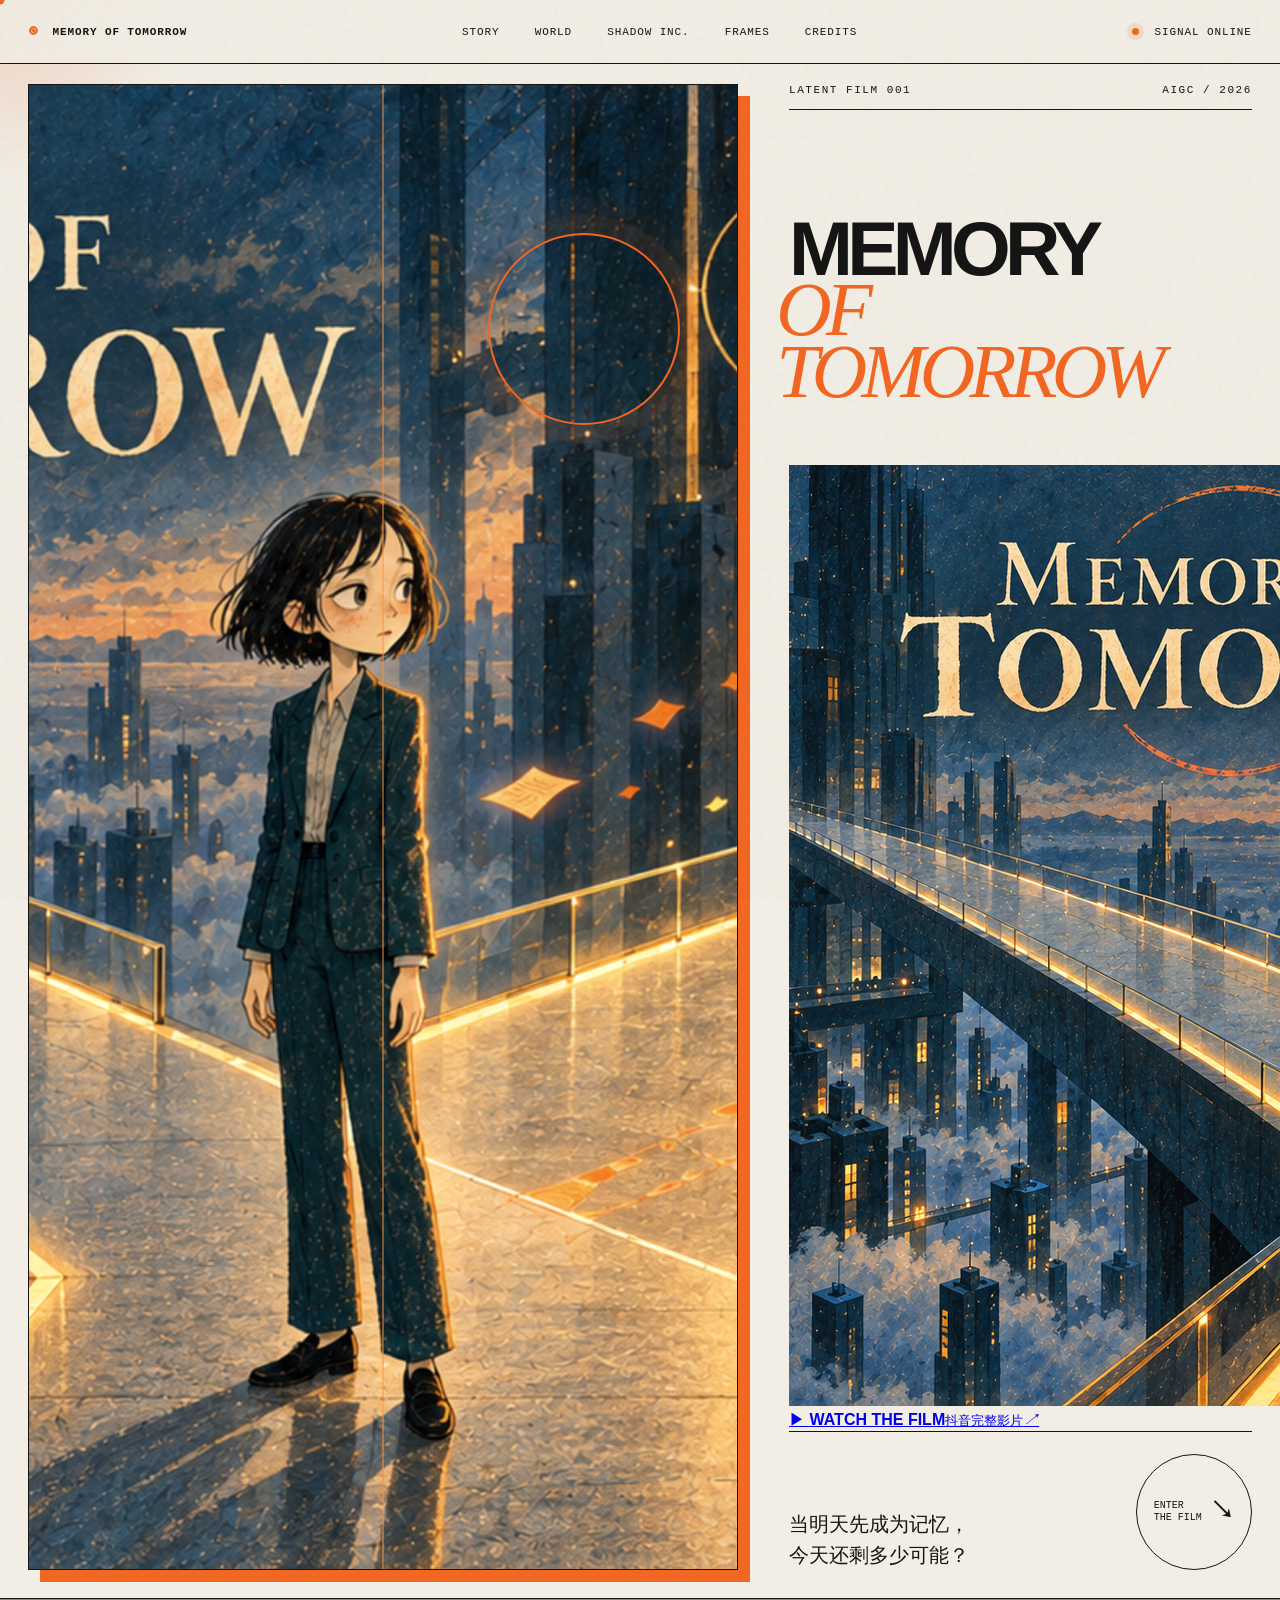
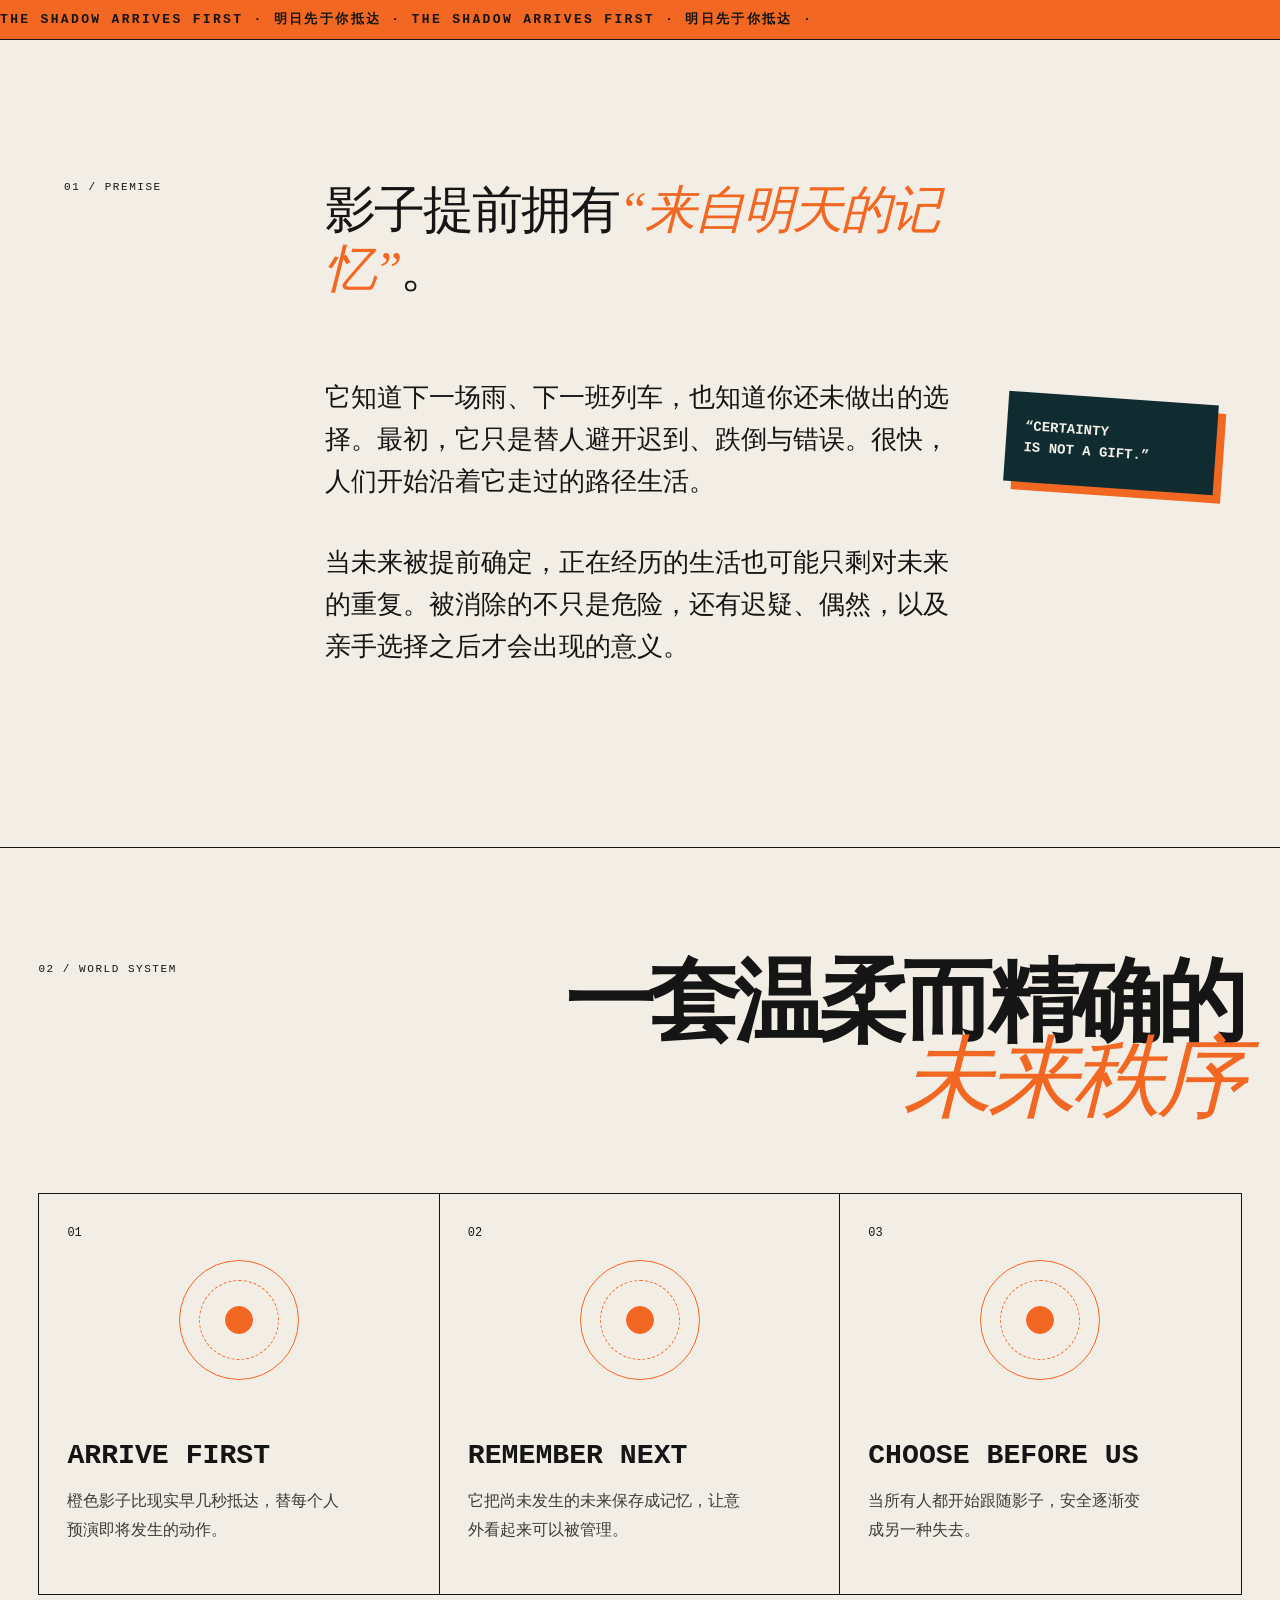
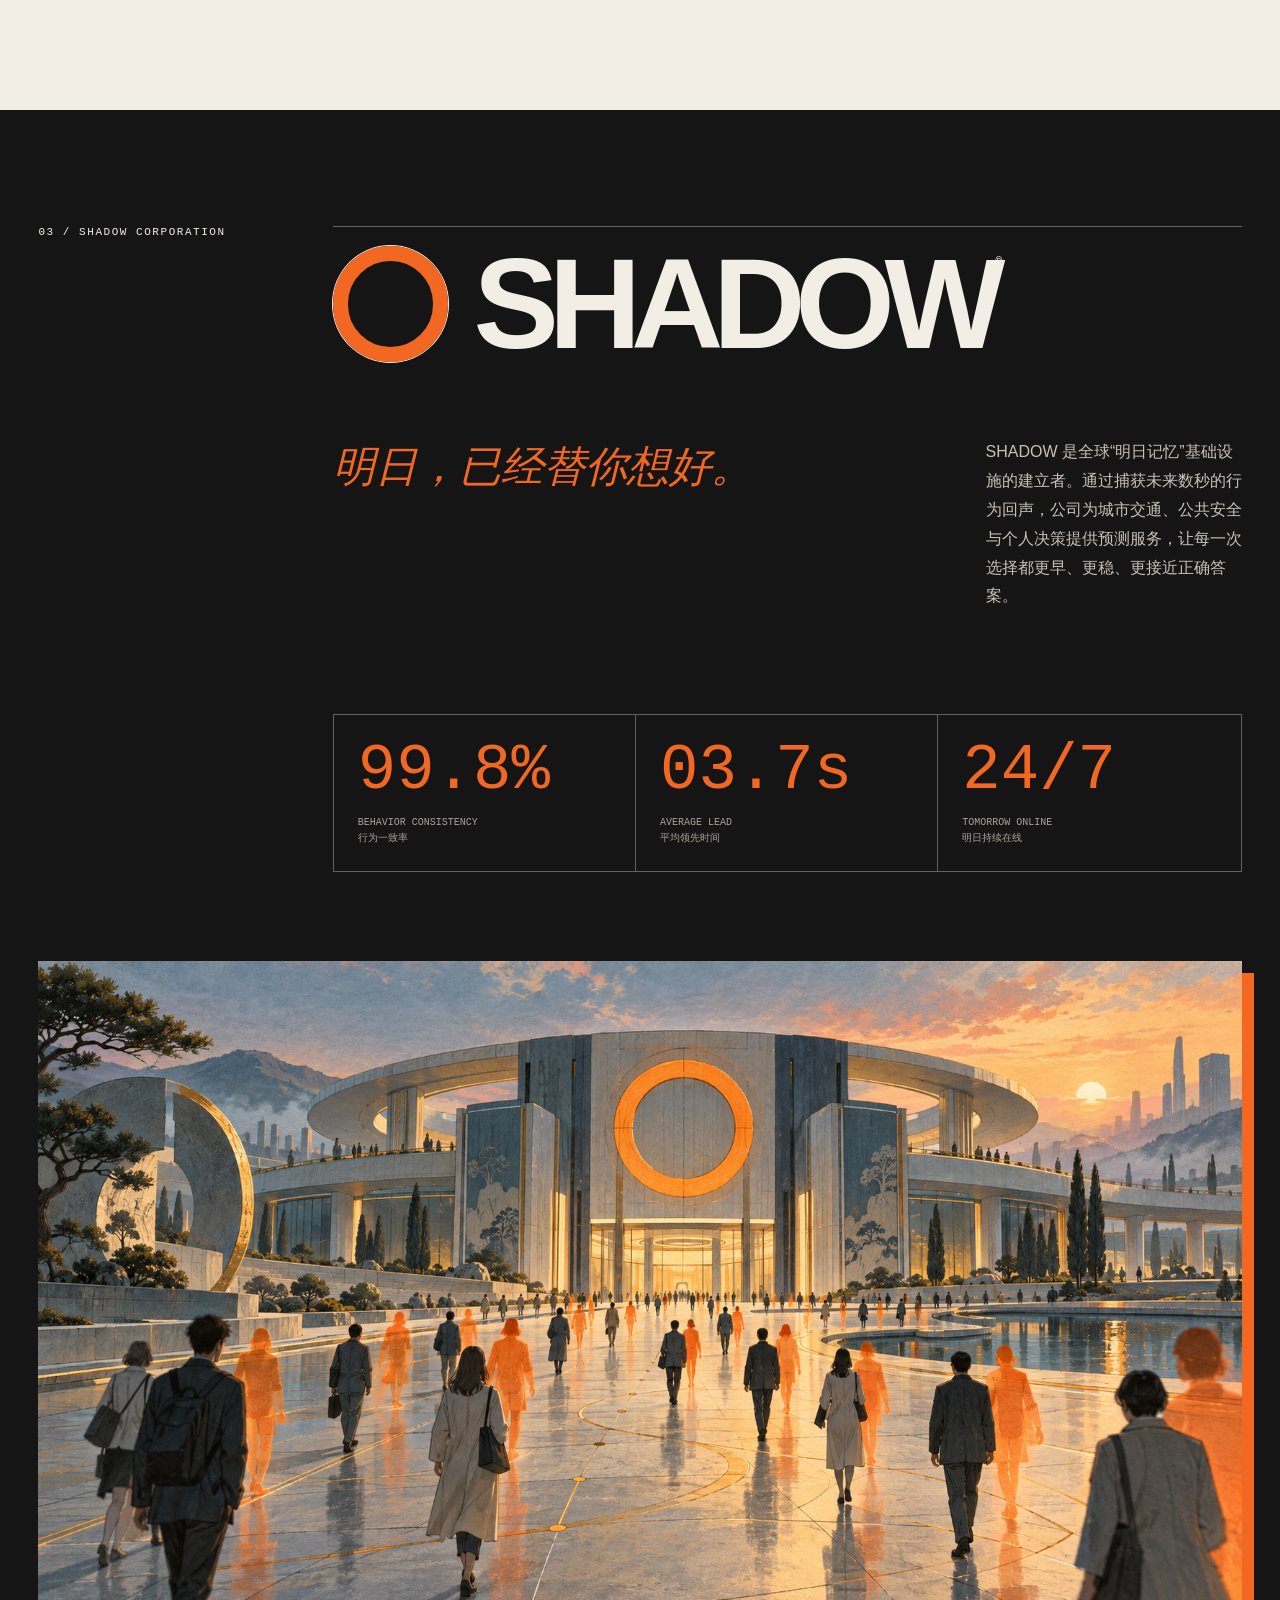
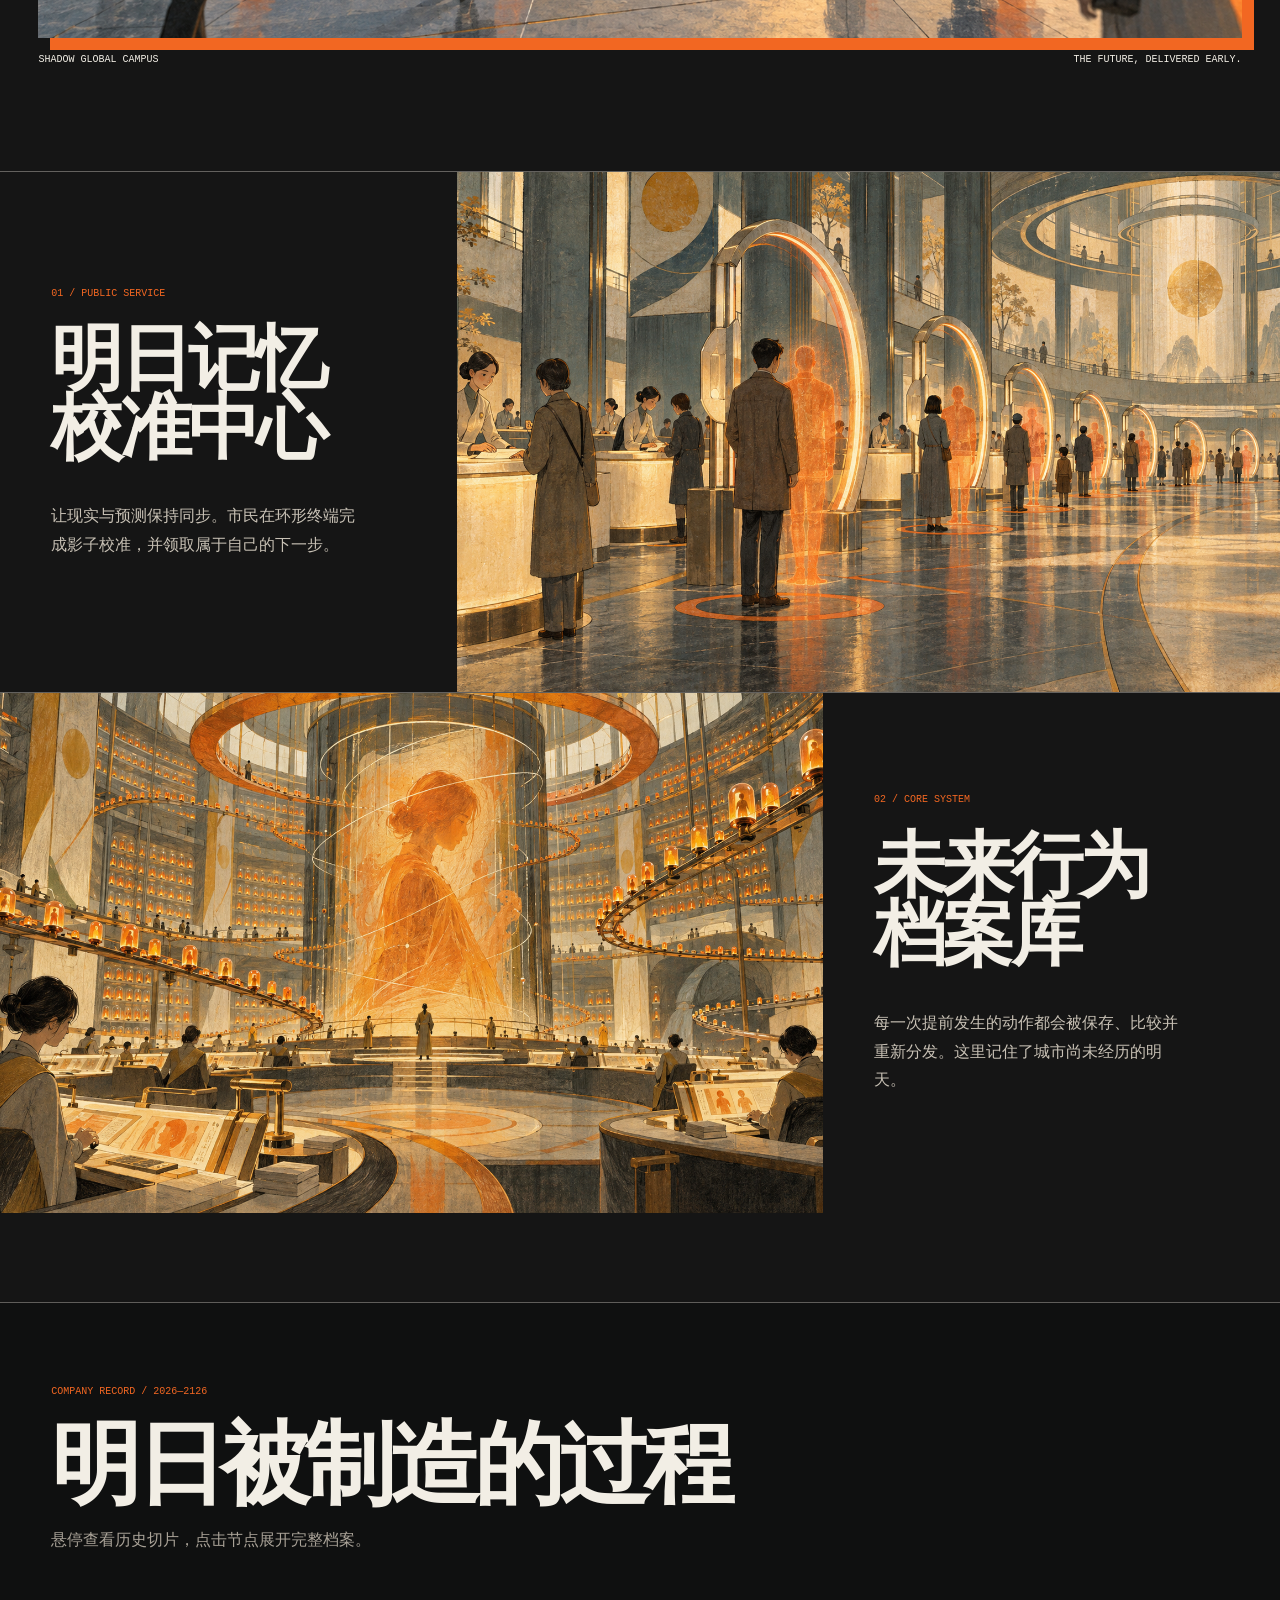
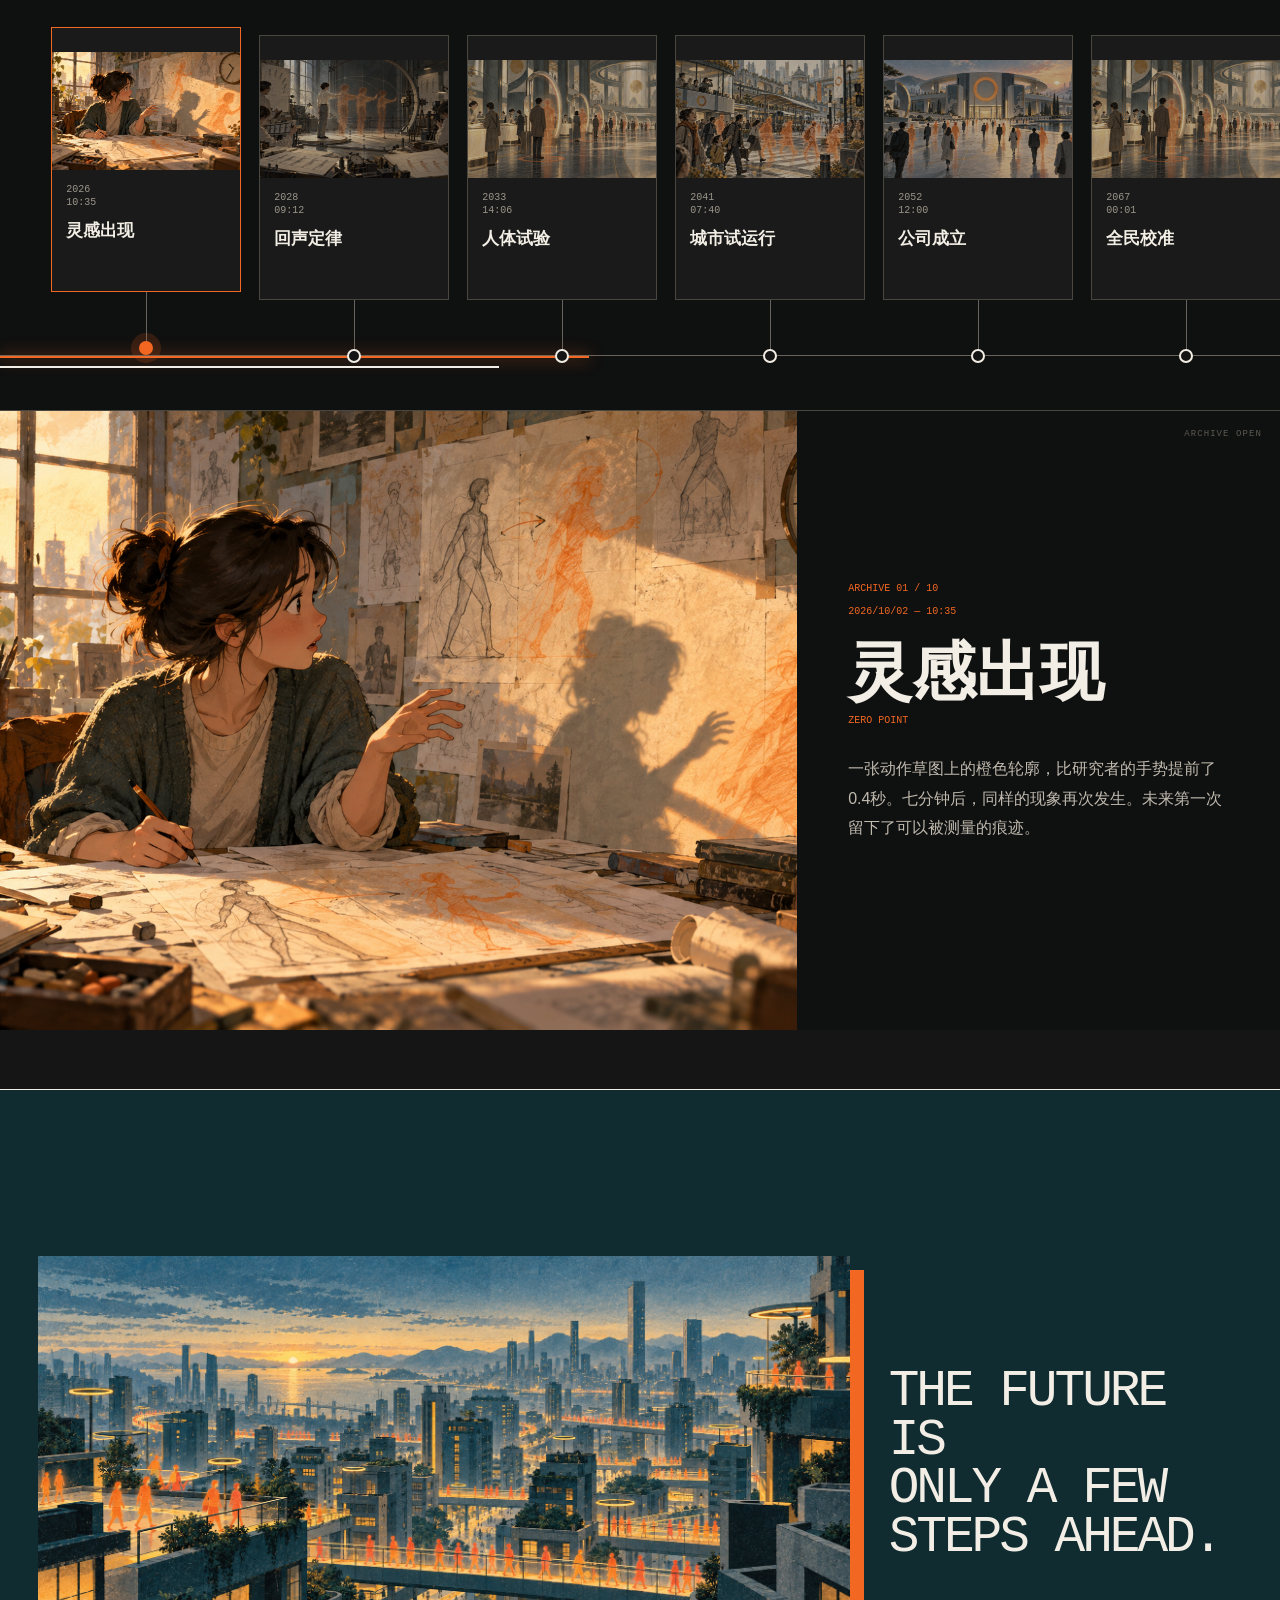
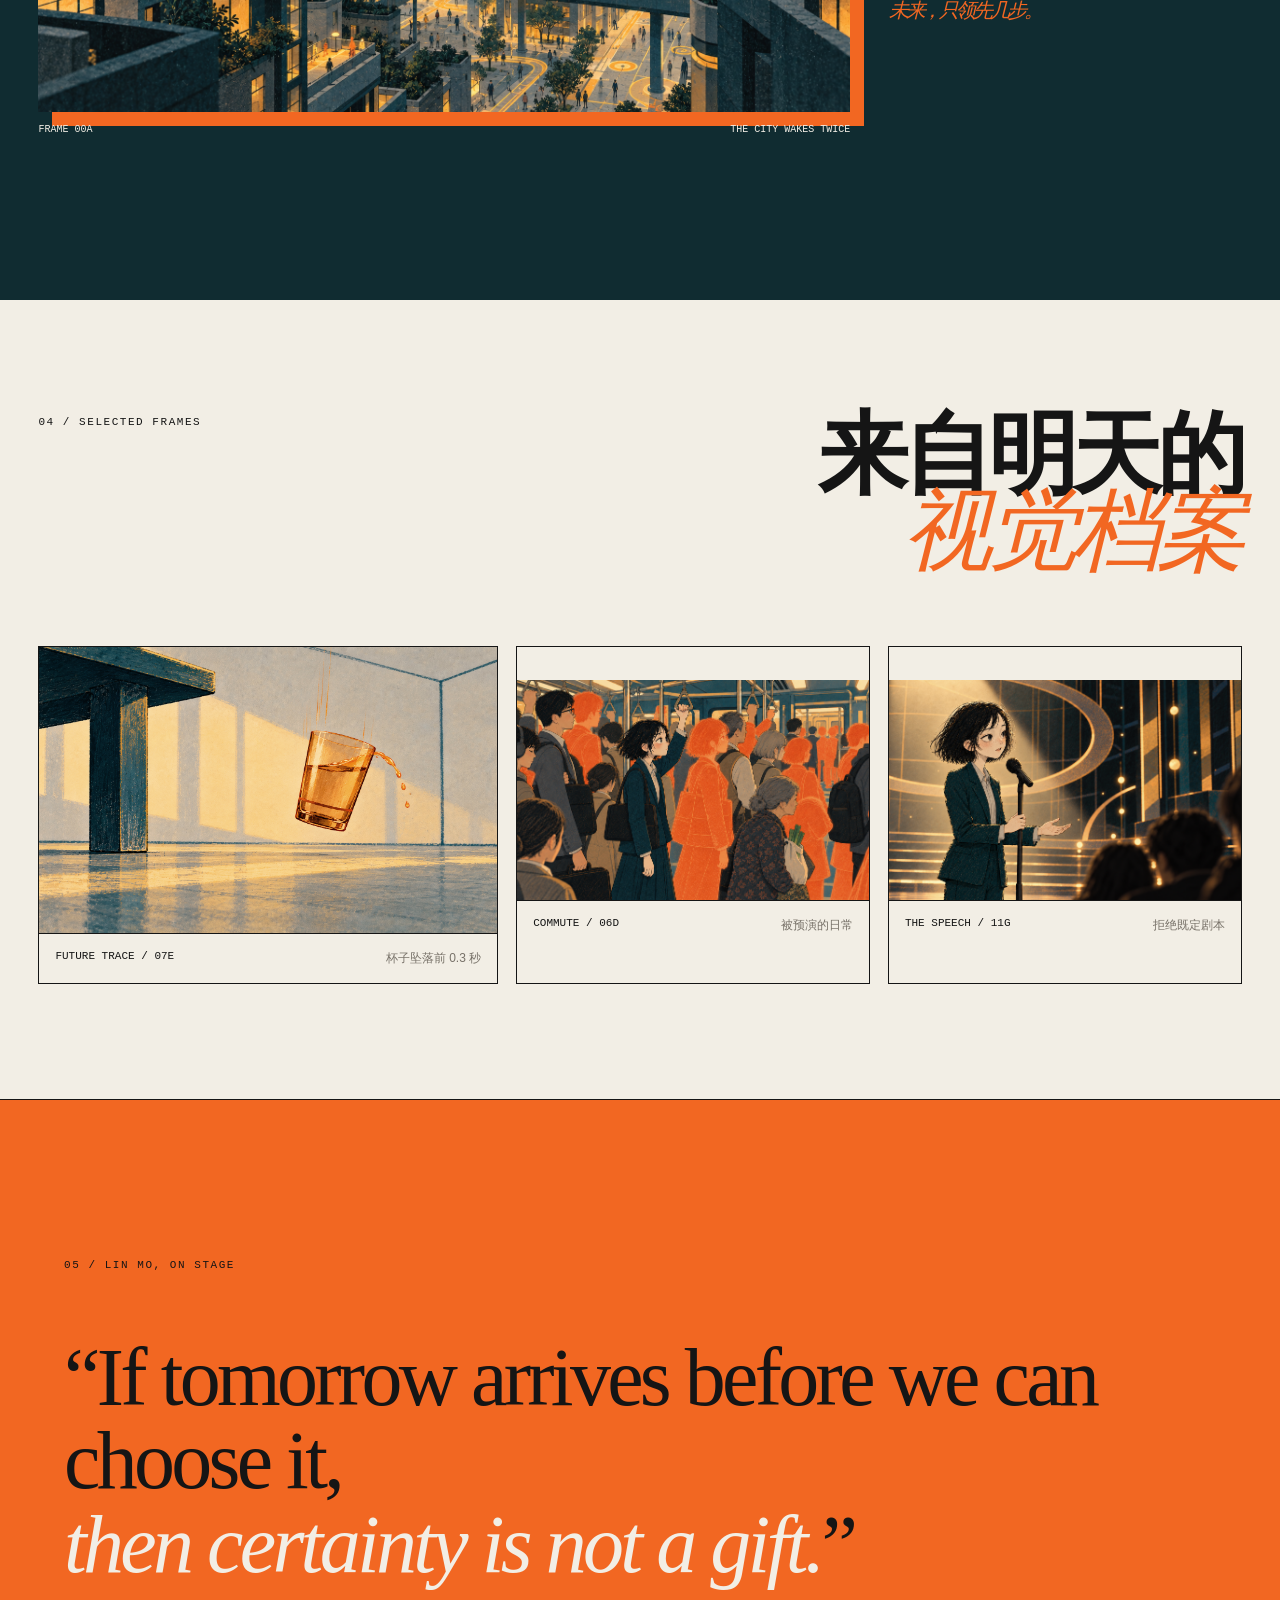
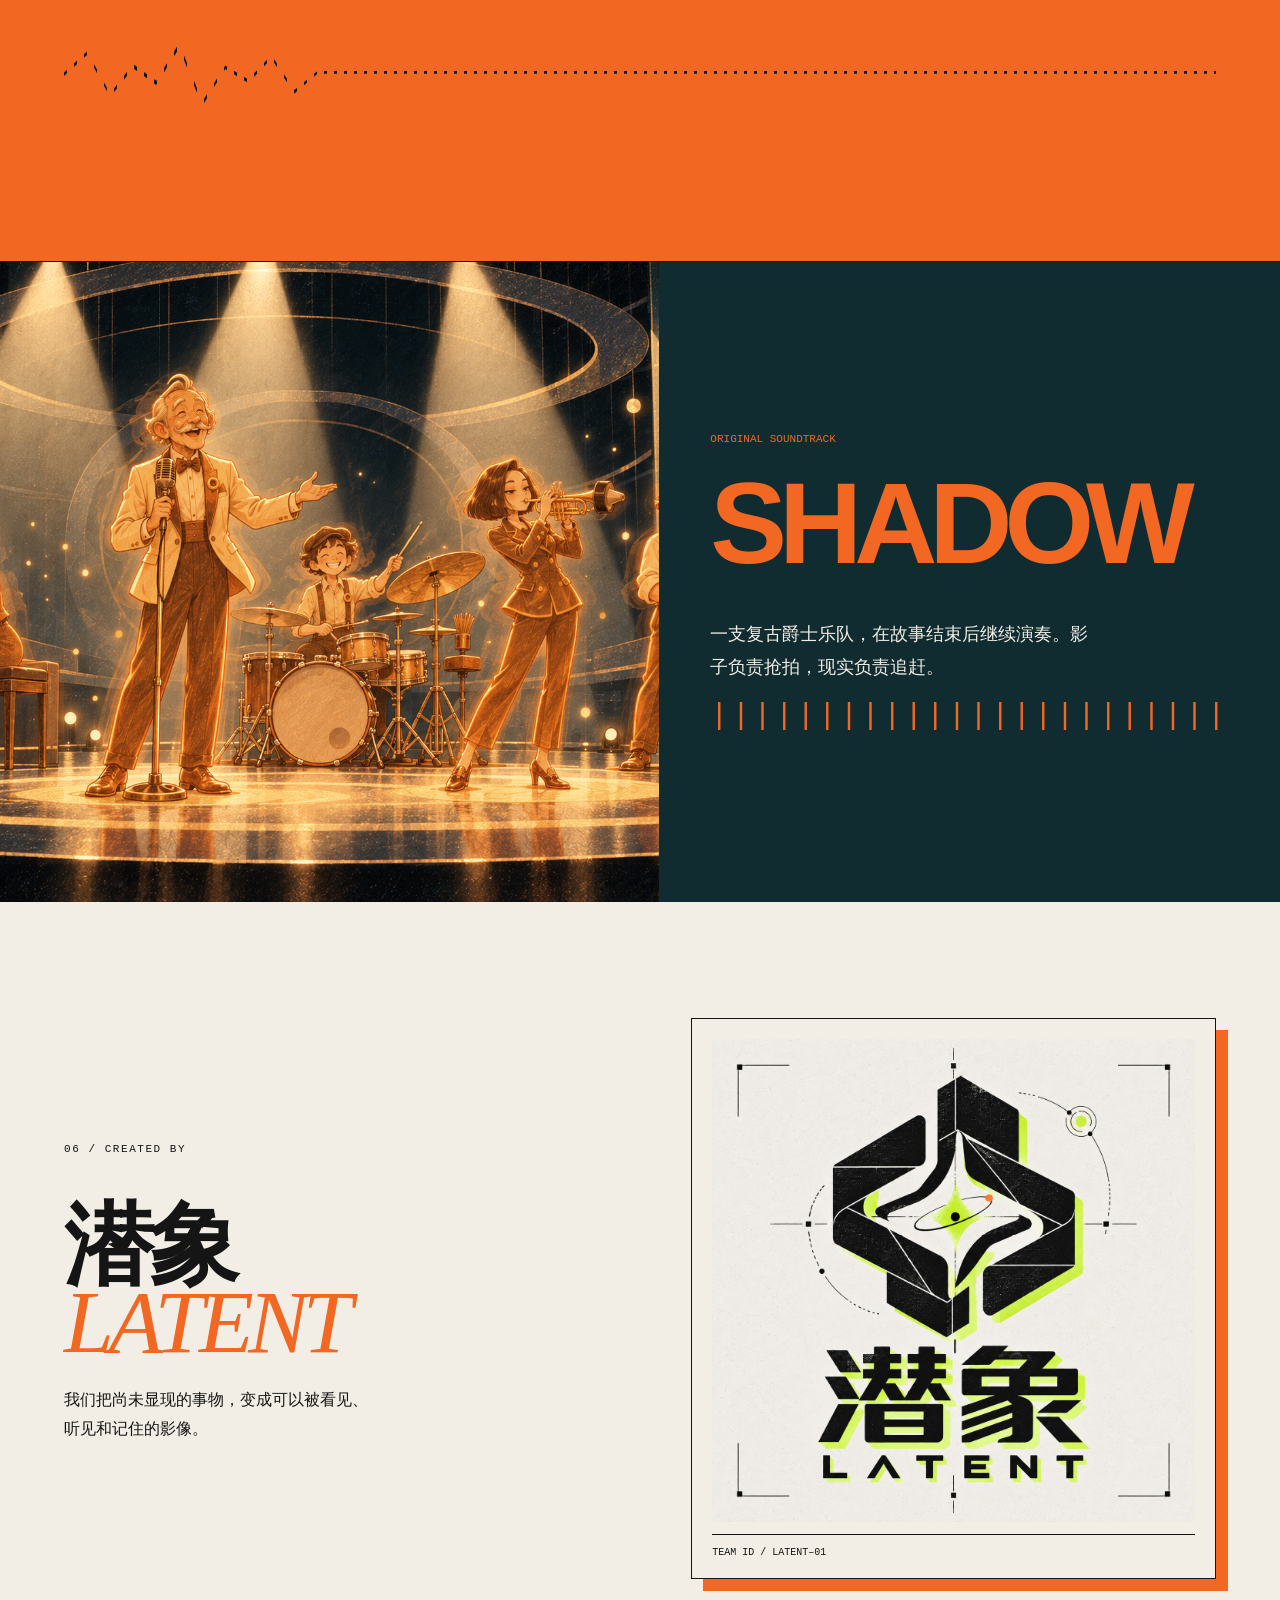
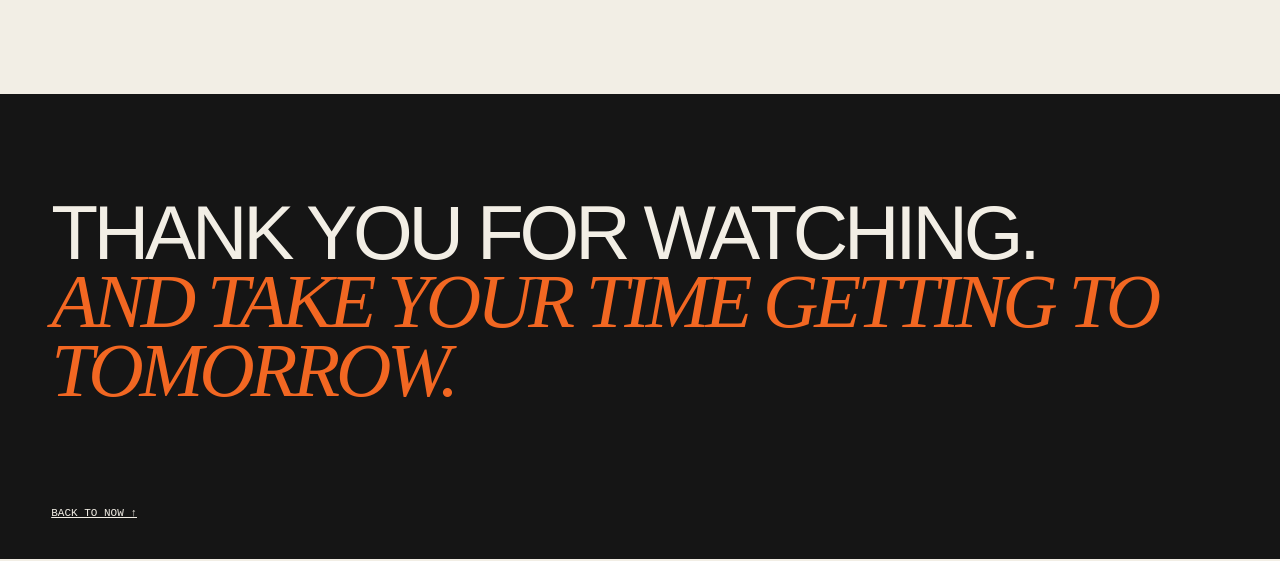
==== commit ba0dfa9d: "Add Douyin film preview link" ====
--- a/index.html
+++ b/index.html
@@ -11,6 +11,7 @@
   <link rel="stylesheet" href="timeline.css">
   <link rel="stylesheet" href="interactions.css">
   <link rel="stylesheet" href="dossier.css">
+  <link rel="stylesheet" href="film-preview.css">
 </head>
 <body>
   <div class="grain" aria-hidden="true"></div>
@@ -33,6 +34,13 @@
       <div class="hero-copy">
         <div class="eyebrow"><span>LATENT FILM 001</span><span>AIGC / 2026</span></div>
         <h1><span>MEMORY</span><span>OF TOMORROW</span></h1>
+        <a class="film-preview" href="https://v.douyin.com/CJnyIuOsHJ8/" target="_blank" rel="noopener noreferrer" aria-label="在抖音观看《明天的回忆》完整影片">
+          <span class="film-preview-media">
+            <img src="assets/cover.png" alt="《明天的回忆》影片播放封面">
+            <span class="film-preview-play" aria-hidden="true">▶</span>
+          </span>
+          <span class="film-preview-meta"><span><b>WATCH THE FILM</b><small>抖音完整影片</small></span><i>↗</i></span>
+        </a>
         <div class="hero-bottom">
           <p>当明天先成为记忆，<br>今天还剩多少可能？</p>
           <a class="round-link" href="#story" aria-label="进入故事"><span>ENTER<br>THE FILM</span><b>↘</b></a>
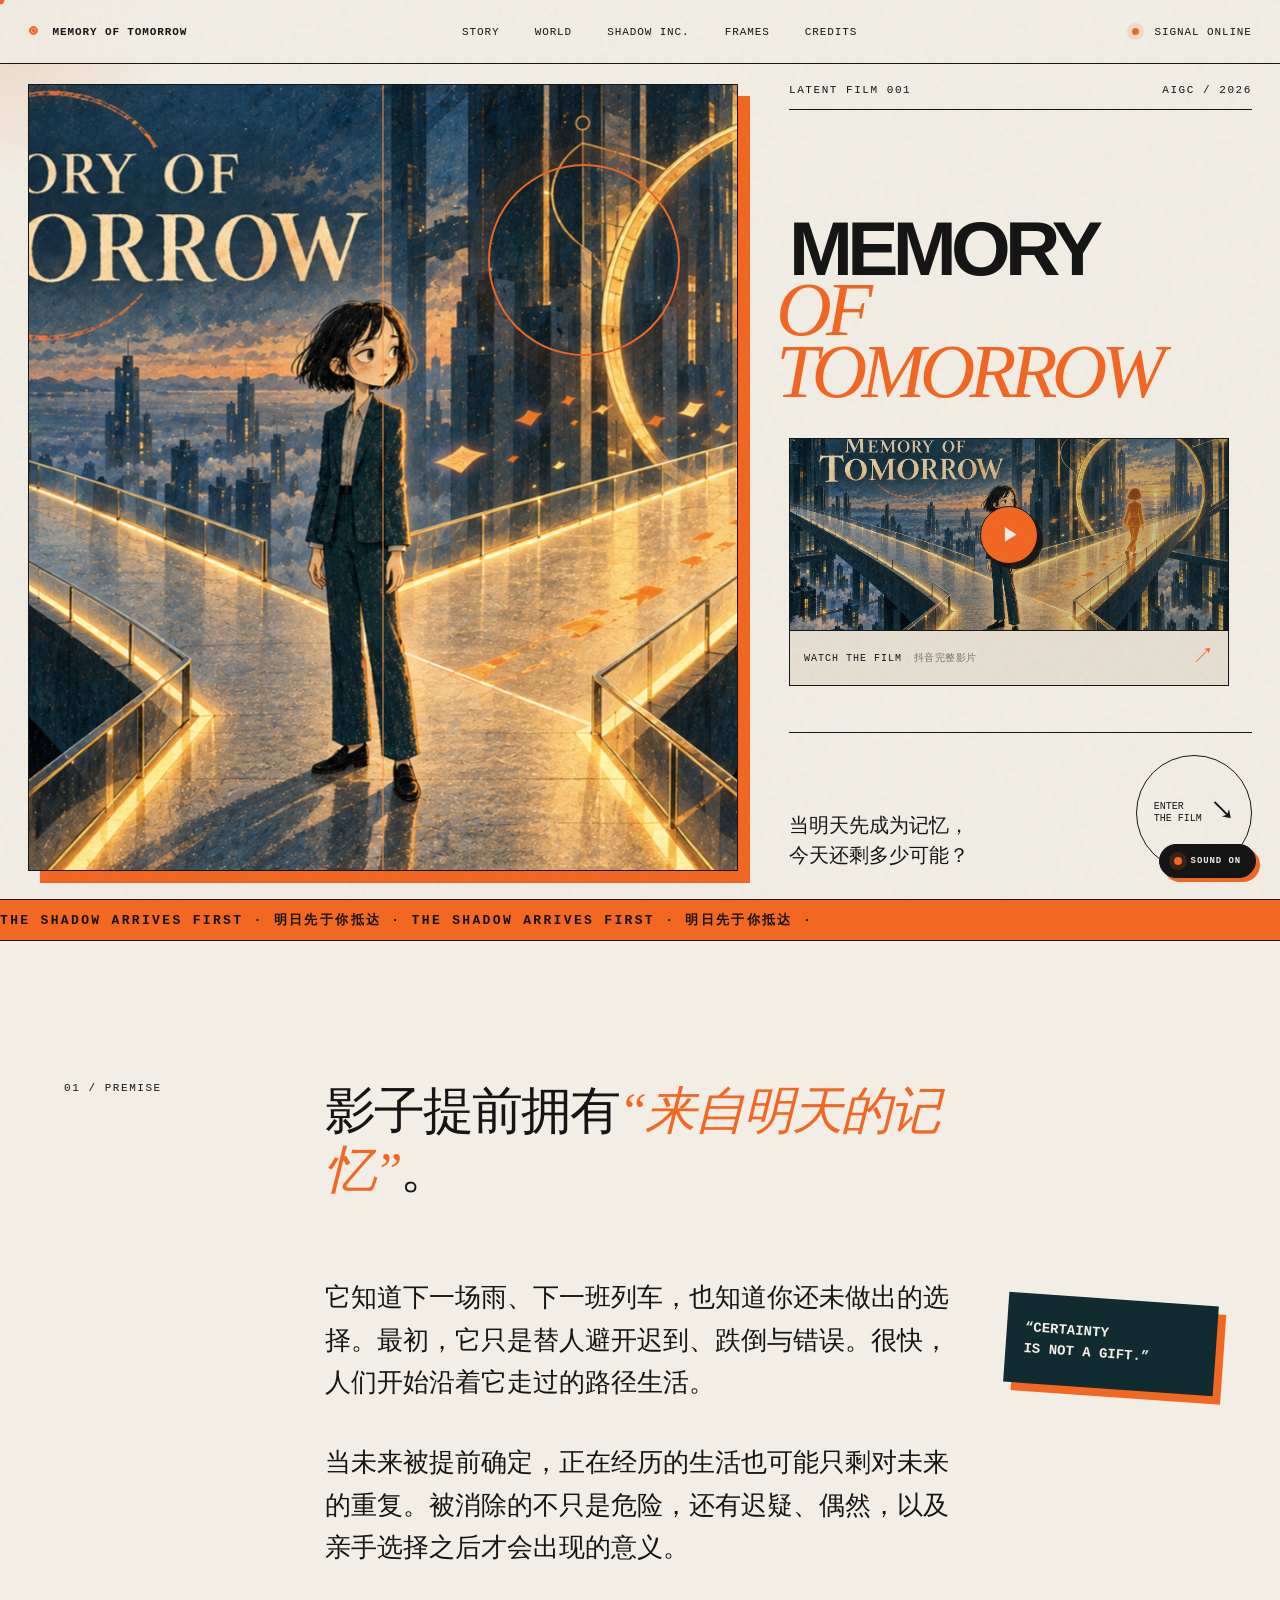
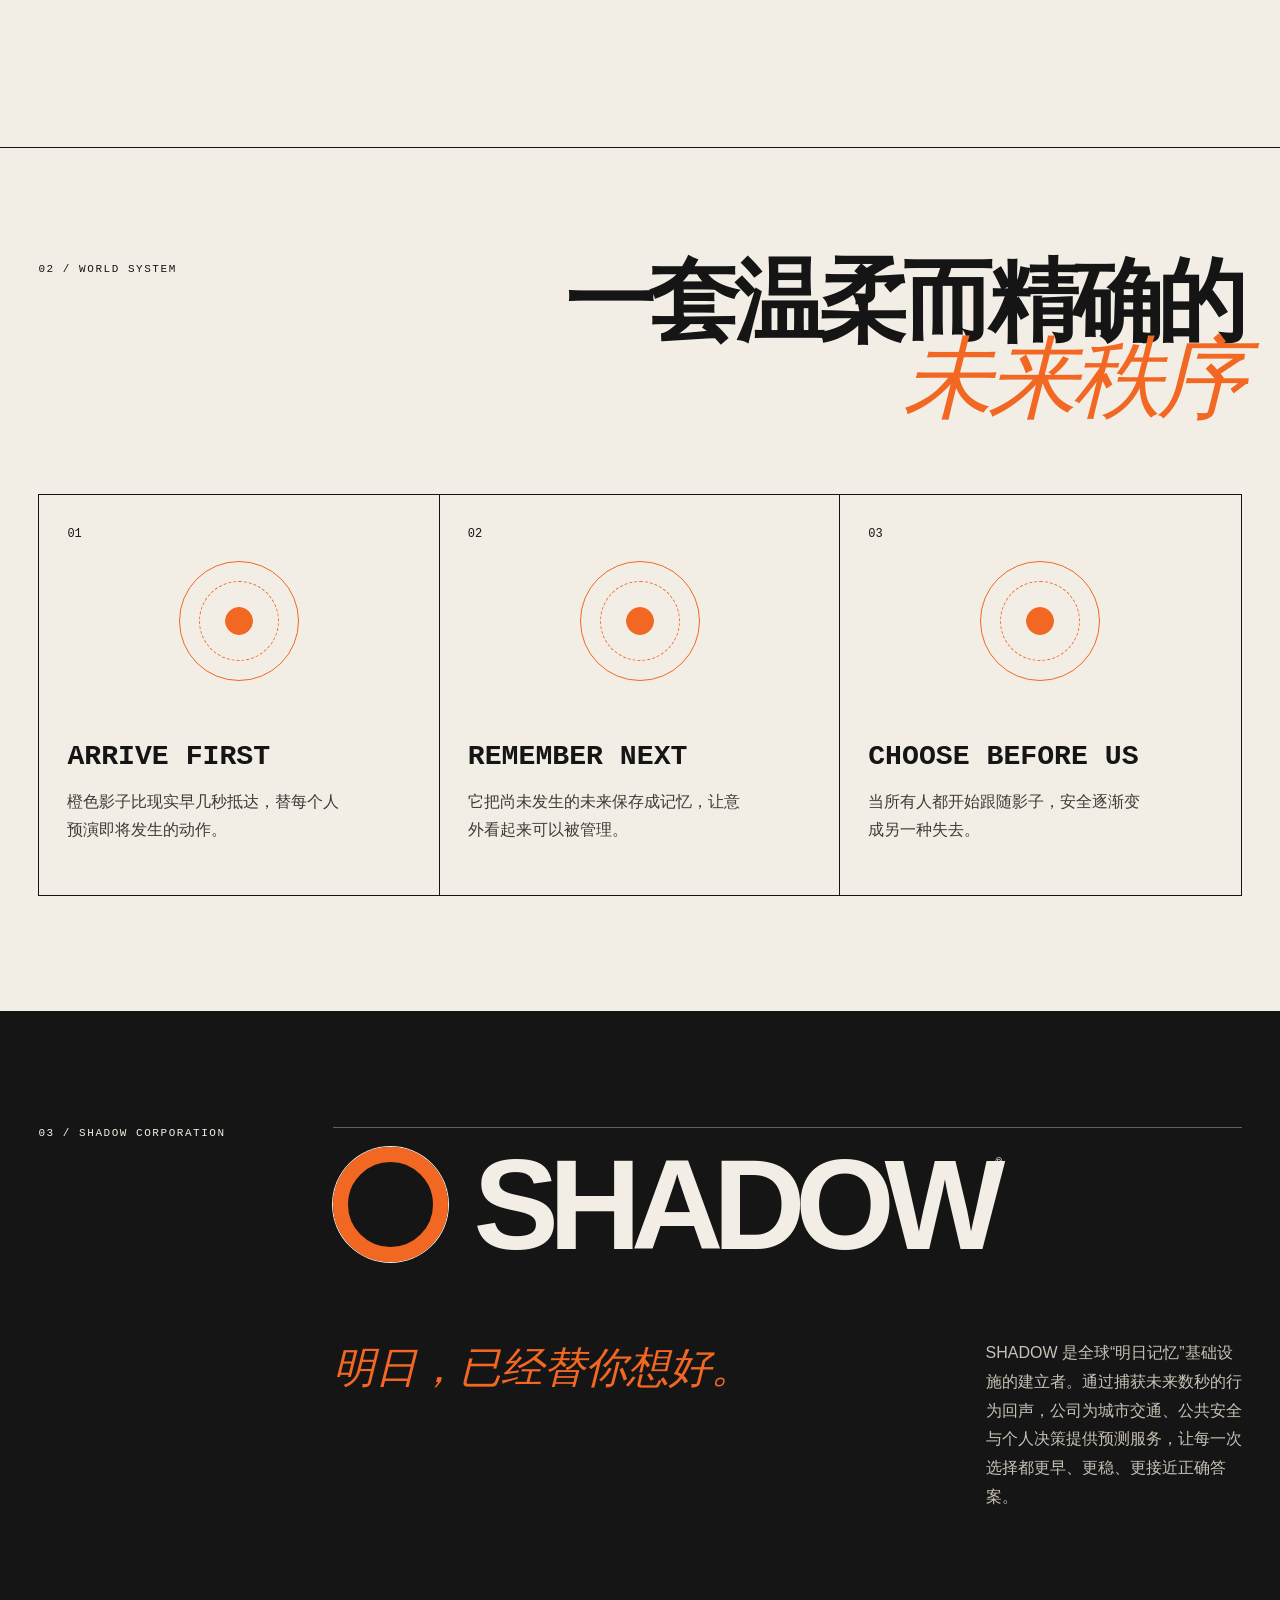
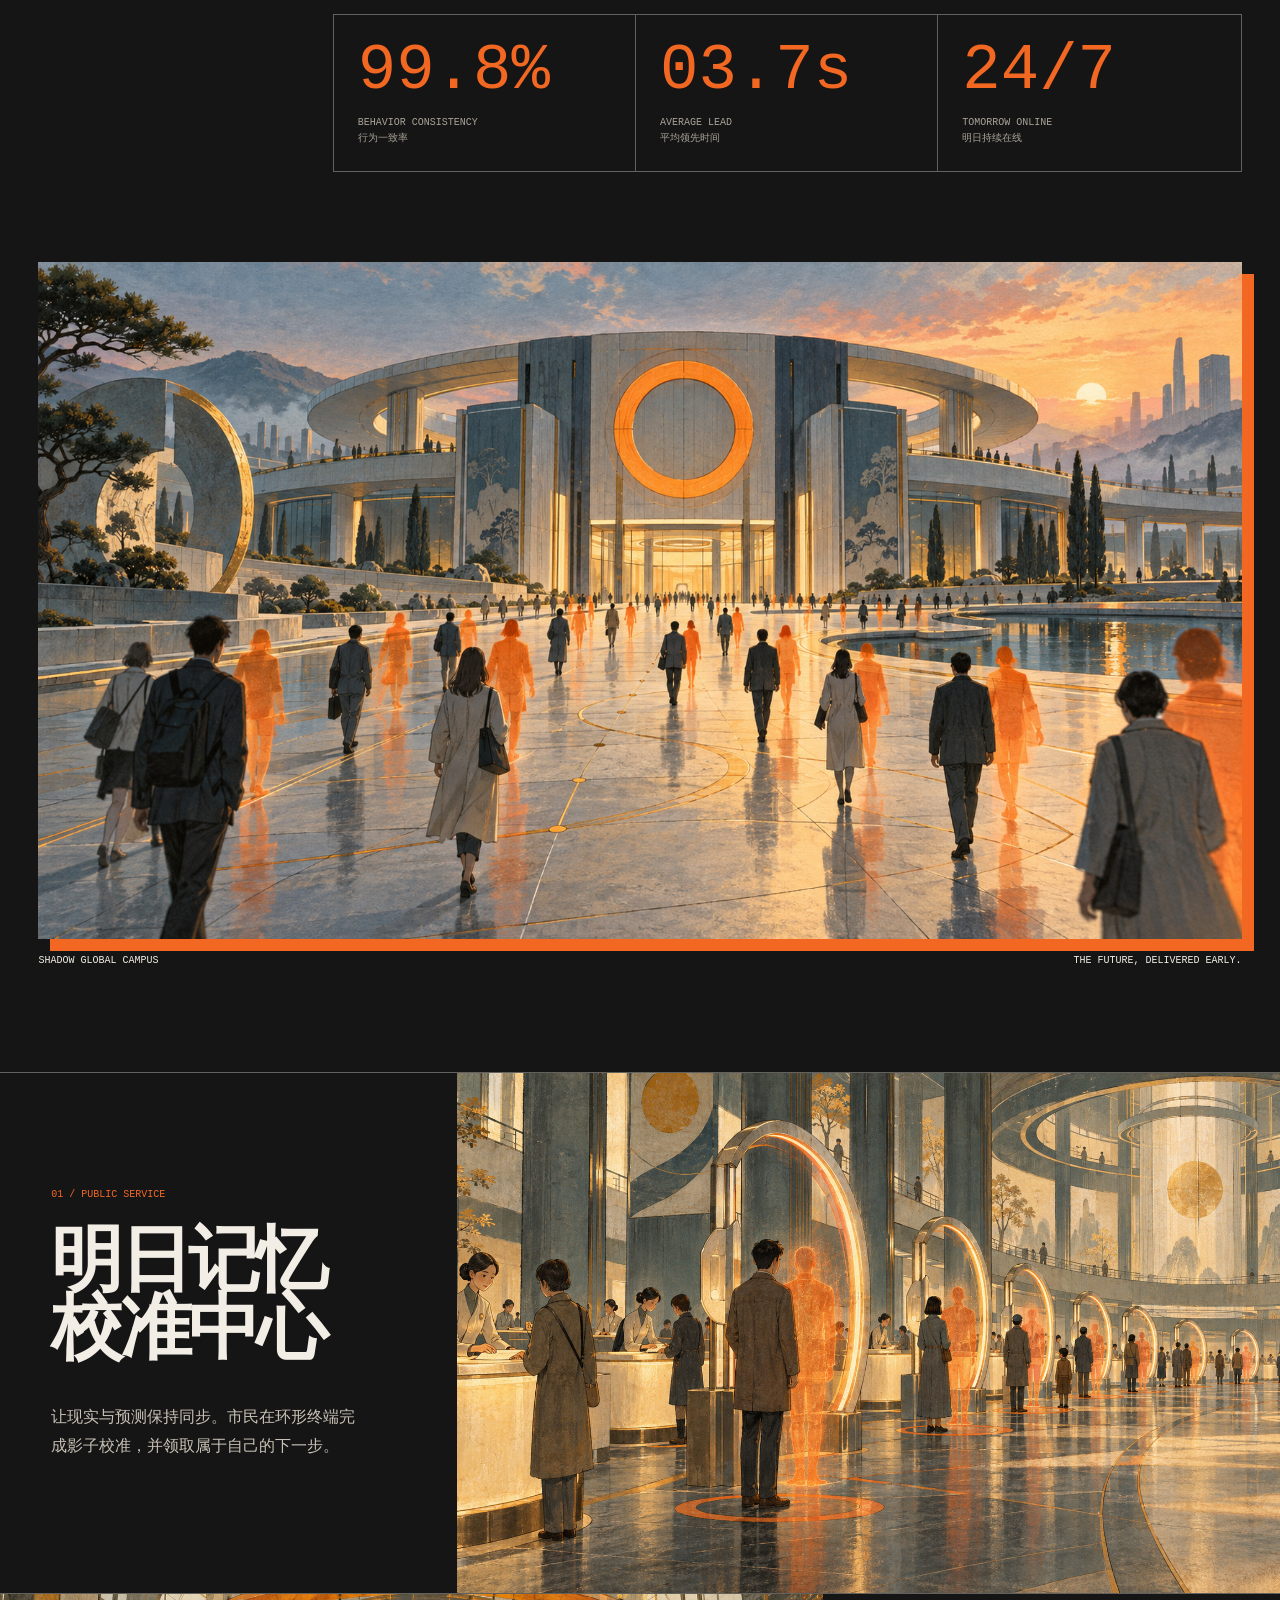
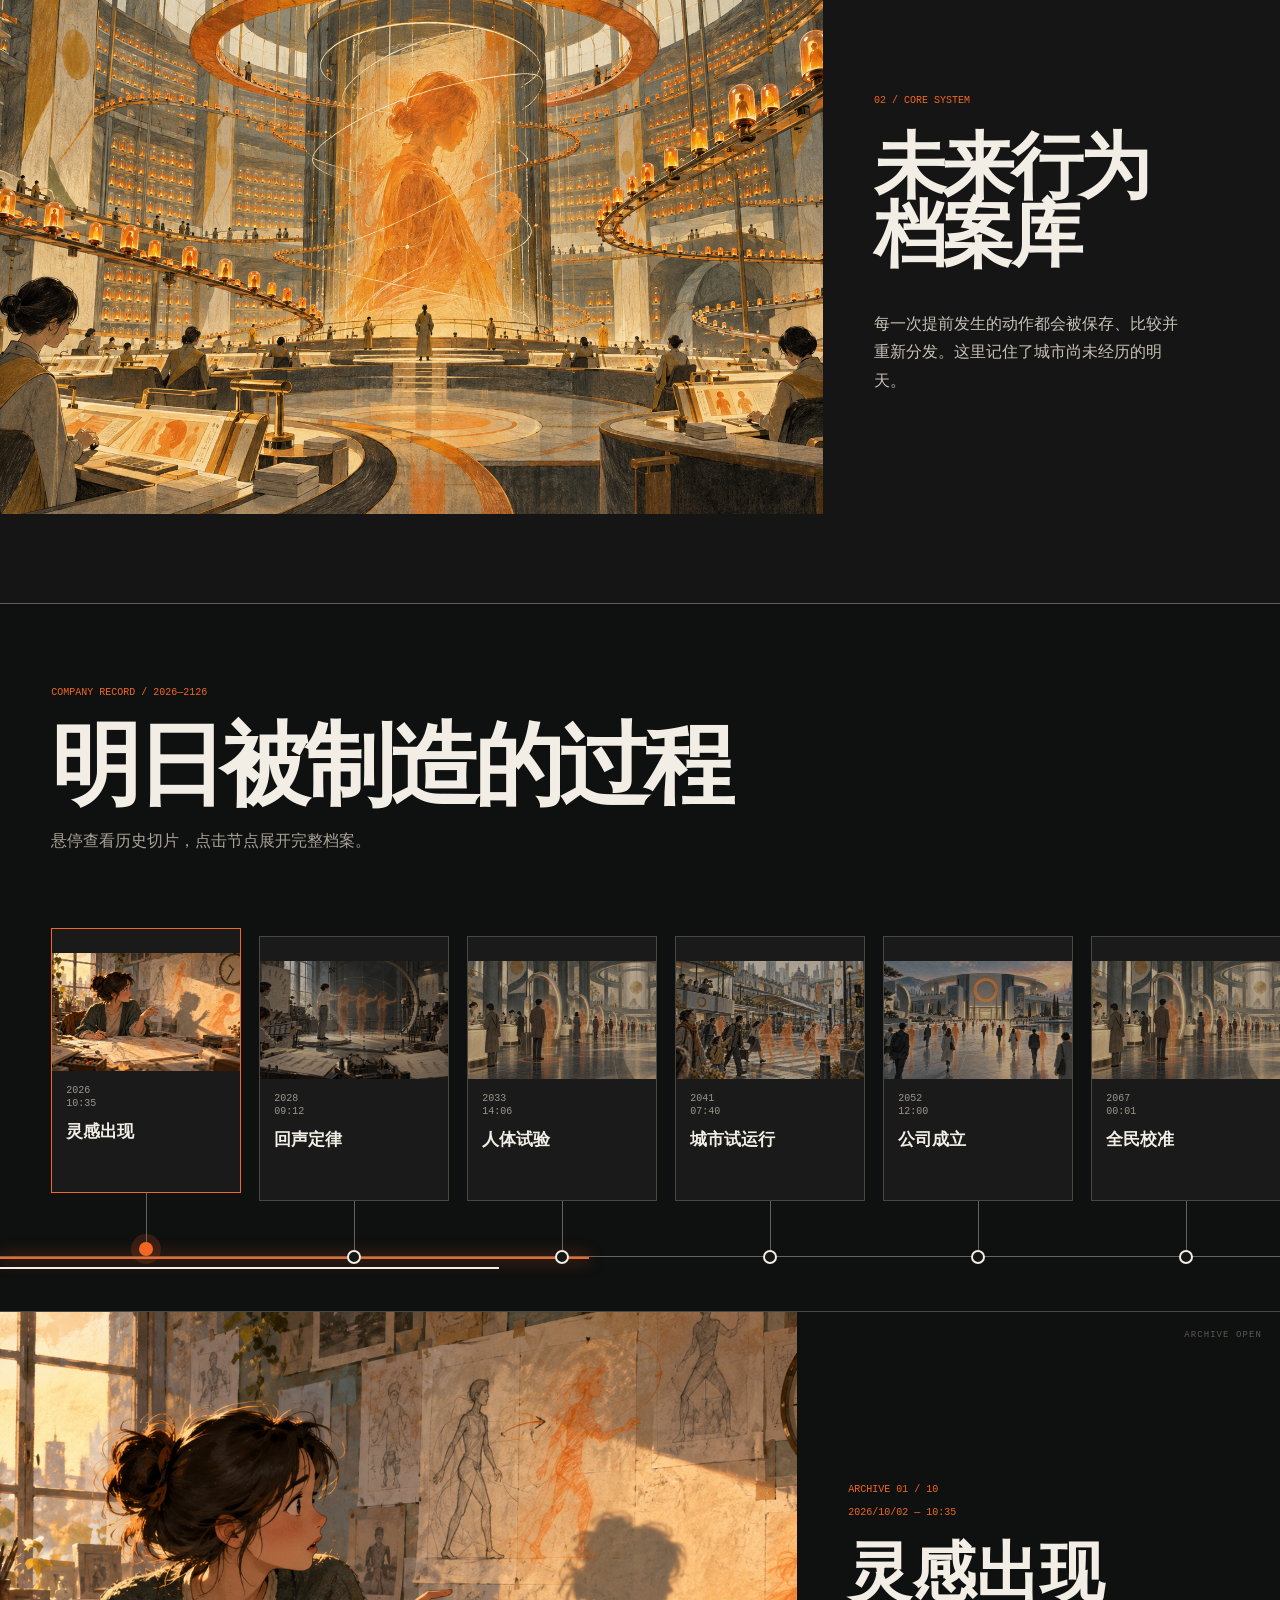
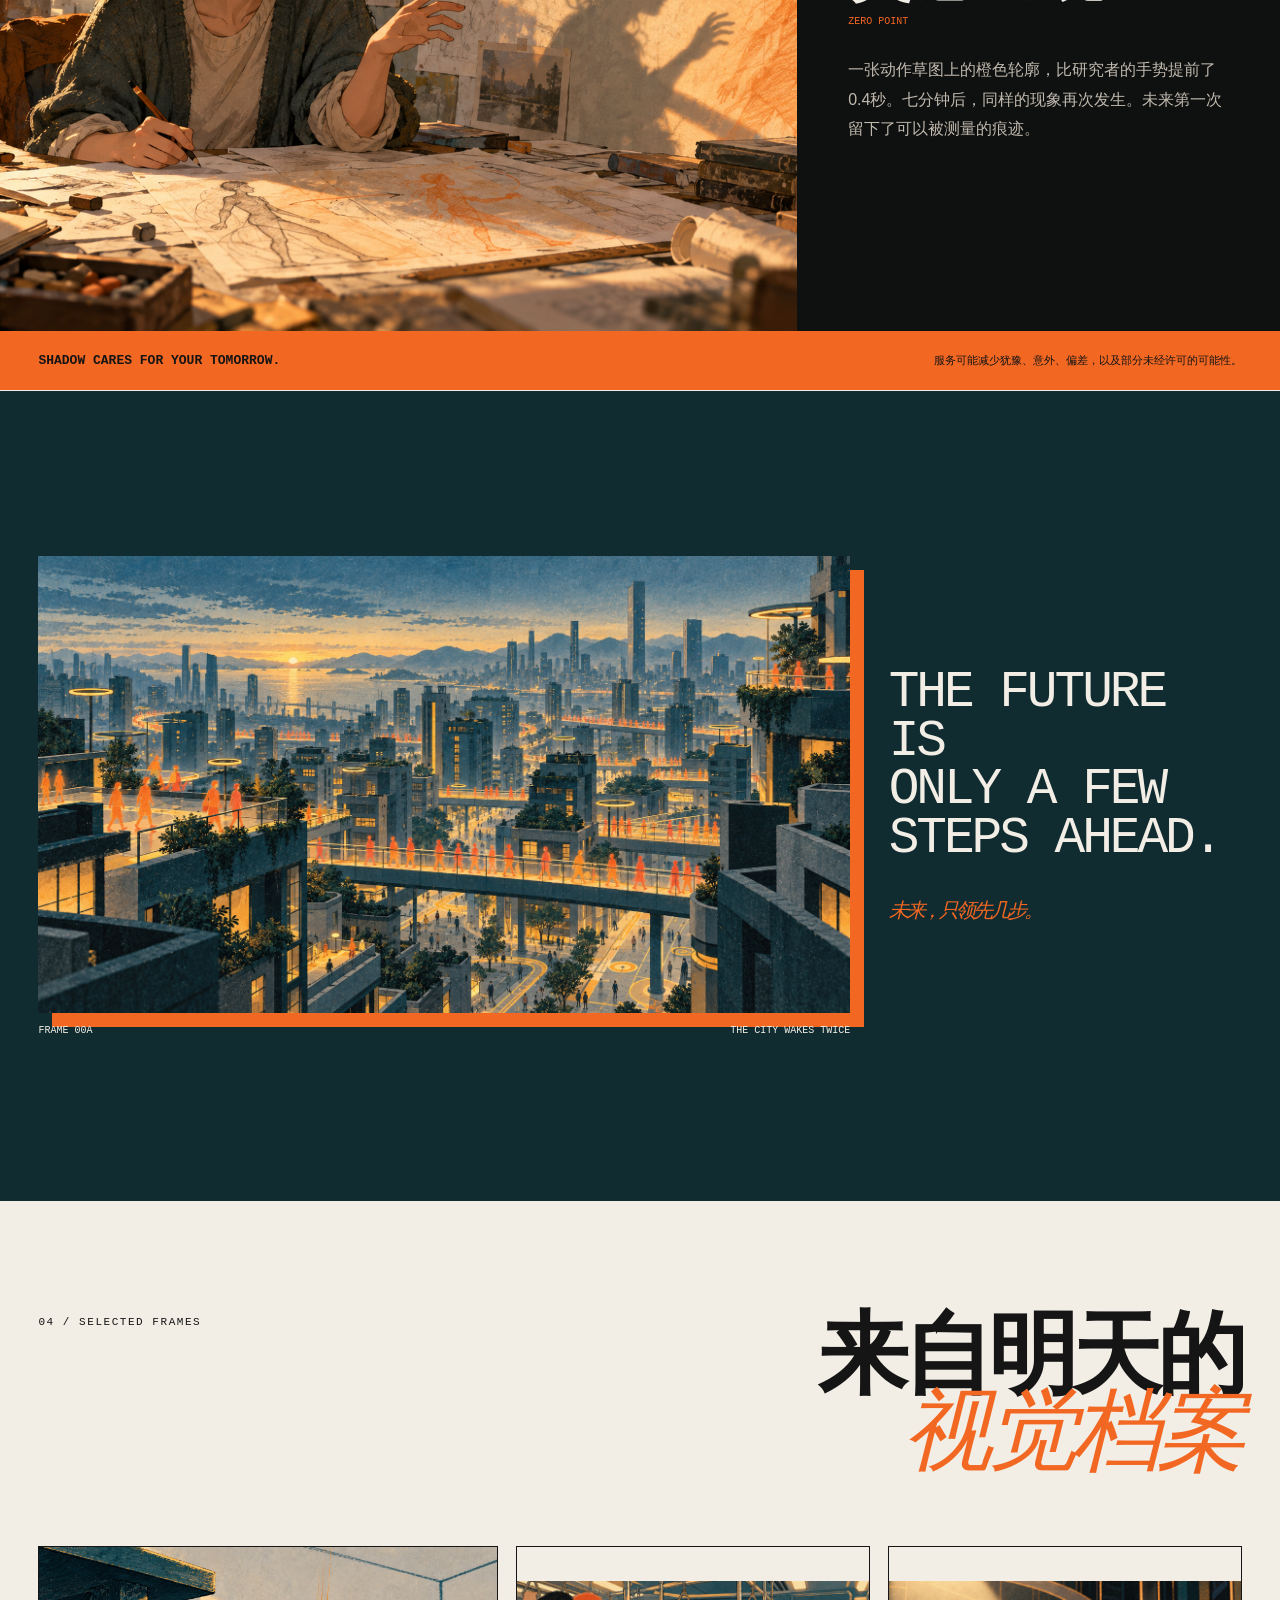
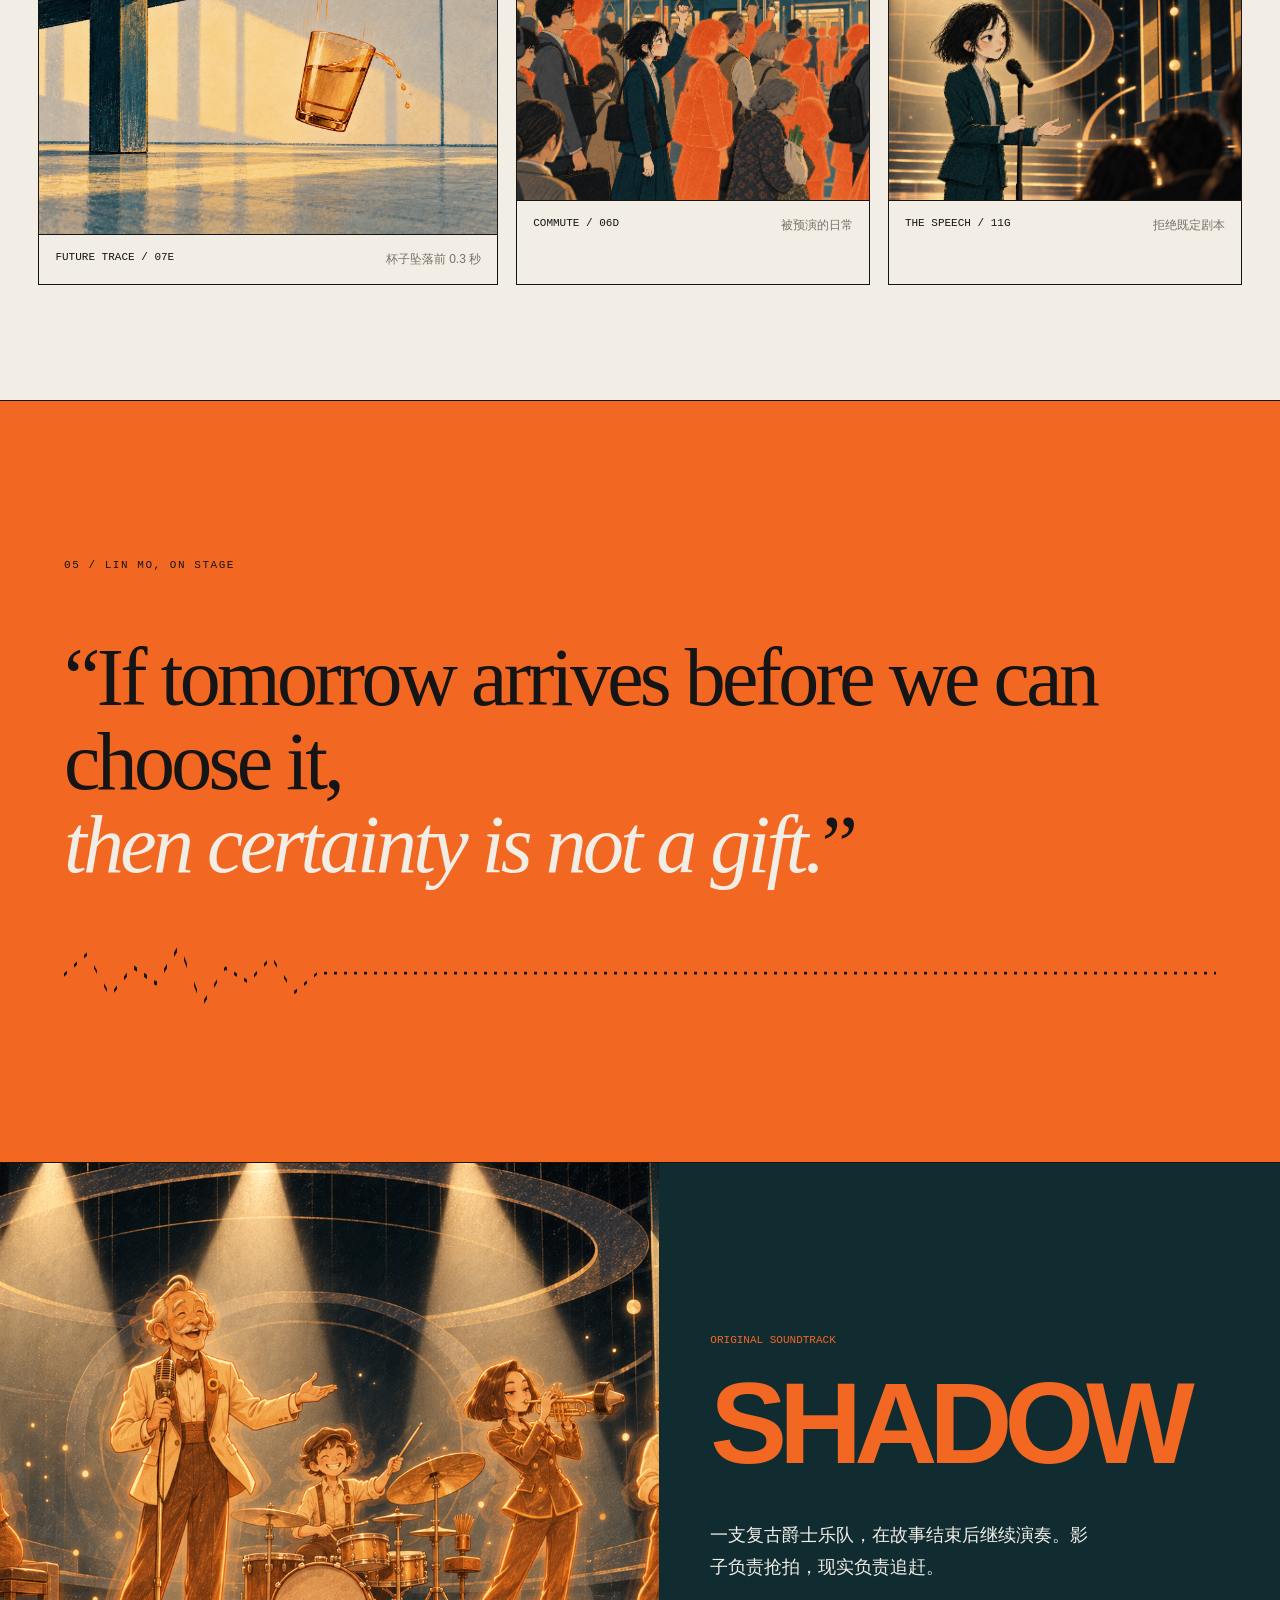
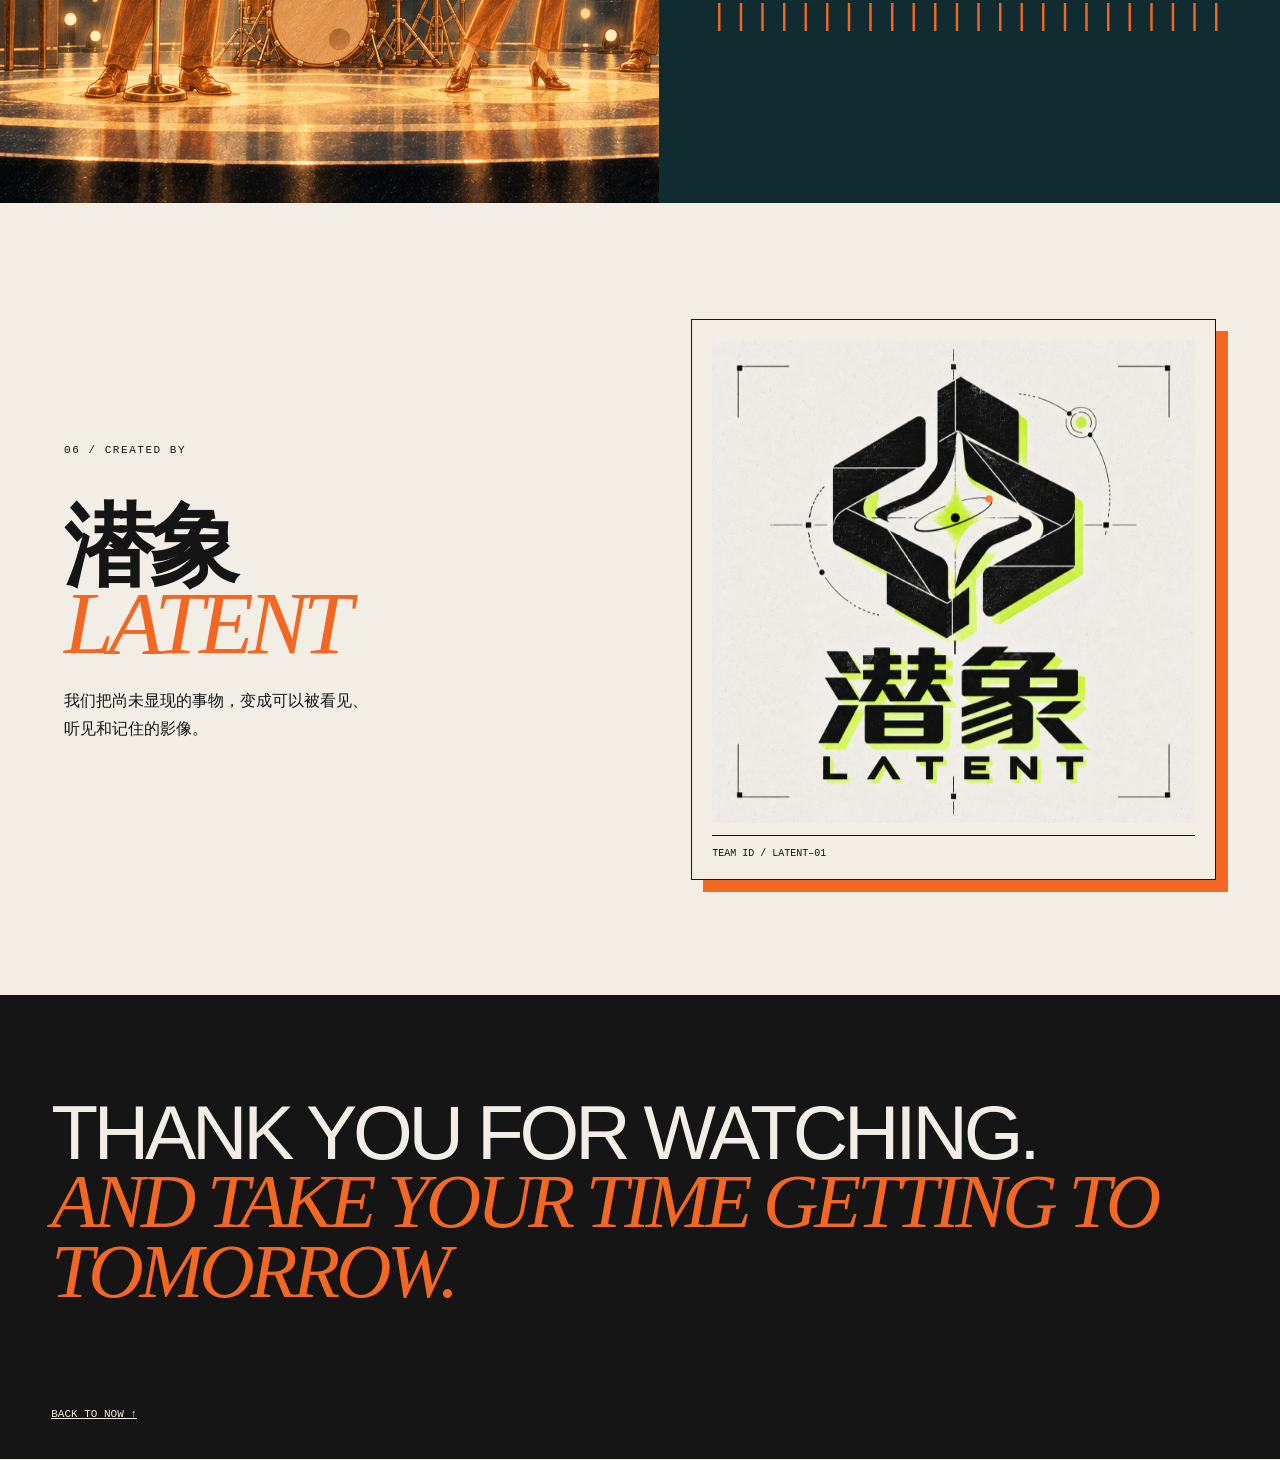
==== commit c80acbbd: "Add looping background soundtrack" ====
--- a/index.html
+++ b/index.html
@@ -14,6 +14,13 @@
   <link rel="stylesheet" href="film-preview.css">
 </head>
 <body>
+  <audio id="backgroundMusic" autoplay loop preload="auto" playsinline>
+    <source src="assets/memory-of-tomorrow.mp3" type="audio/mpeg">
+  </audio>
+  <button class="music-toggle" id="musicToggle" type="button" aria-label="播放背景音乐" aria-pressed="false">
+    <span class="music-toggle-dot" aria-hidden="true"></span>
+    <span class="music-toggle-label">SOUND READY</span>
+  </button>
   <div class="grain" aria-hidden="true"></div>
   <div class="cursor-glow" aria-hidden="true"></div>
   <header class="nav">
--- a/interactions.css
+++ b/interactions.css
@@ -1 +1,5 @@
 .page-progress{position:fixed;left:0;top:63px;height:3px;width:100%;z-index:89;transform:scaleX(0);transform-origin:left;background:var(--orange);box-shadow:0 0 12px rgba(242,103,34,.7);pointer-events:none}.cursor-dot{position:fixed;left:0;top:0;width:9px;height:9px;border-radius:50%;background:var(--orange);z-index:100;pointer-events:none;transform:translate(-50%,-50%);transition:width .2s,height .2s,background .2s}.cursor-dot.hot{width:34px;height:34px;background:rgba(242,103,34,.2);border:1px solid var(--orange)}.nav nav a{position:relative}.nav nav a:after{content:"";position:absolute;left:0;right:100%;bottom:-8px;height:2px;background:var(--orange);transition:.25s}.nav nav a:hover:after,.nav nav a.active:after{right:0}.nav nav a.active{color:var(--orange)}.frame-card,.rule,.logo-card{transform:perspective(900px) rotateX(var(--tilt-y,0deg)) rotateY(var(--tilt-x,0deg)) translateZ(0);transform-style:preserve-3d}.rule:hover{background:rgba(242,103,34,.06)}.company-hero img,.cinema img,.soundtrack img{transition:transform .6s cubic-bezier(.2,.8,.2,1),filter .4s}.company-hero:hover img,.cinema:hover img,.soundtrack:hover img{transform:scale(1.018);filter:saturate(1.05)}.history-node:before{content:"VIEW";position:absolute;right:8px;top:8px;z-index:3;background:var(--orange);color:var(--ink);padding:5px 7px;font:9px var(--mono);opacity:0;transform:translateY(-5px);transition:.2s}.history-node:hover:before{opacity:1;transform:none}.history-detail>div{position:relative}.history-detail>div:after{content:"ARCHIVE OPEN";position:absolute;right:18px;top:18px;color:#5d5952;font:9px var(--mono);letter-spacing:.12em}.tap-ripple{position:fixed;width:12px;height:12px;border:1px solid var(--orange);border-radius:50%;pointer-events:none;z-index:99;animation:ripple .65s ease-out forwards}@keyframes ripple{to{width:110px;height:110px;margin:-49px;opacity:0}}@media(pointer:coarse){.cursor-dot{display:none}}@media(prefers-reduced-motion:reduce){.page-progress{display:none}.frame-card,.rule,.logo-card{transform:none!important}}
+
+.music-toggle{position:fixed;right:24px;bottom:22px;z-index:88;display:flex;align-items:center;gap:9px;padding:11px 14px;border:1px solid var(--ink);border-radius:999px;background:rgba(242,238,229,.9);backdrop-filter:blur(10px);color:var(--ink);font:700 9px var(--mono);letter-spacing:.1em;cursor:pointer;box-shadow:4px 4px 0 var(--orange);transition:transform .2s,background .2s,color .2s}.music-toggle:hover{transform:translate(-2px,-2px);background:var(--orange)}.music-toggle-dot{width:8px;height:8px;border-radius:50%;background:var(--muted)}.music-toggle.is-playing .music-toggle-dot{background:var(--orange);box-shadow:0 0 0 5px rgba(242,103,34,.16);animation:pulse 1.2s infinite}.music-toggle.is-playing{background:var(--ink);color:var(--paper)}.music-toggle.is-blocked .music-toggle-dot{background:var(--orange)}
+@media(max-width:900px){.music-toggle{right:14px;bottom:14px;padding:10px 12px}}
+@media(prefers-reduced-motion:reduce){.music-toggle-dot{animation:none!important}}
--- a/film-preview.css
+++ b/film-preview.css
@@ -0,0 +1,126 @@
+.film-preview {
+  width: min(440px, 100%);
+  margin: -3vh 0 4vh;
+  color: inherit;
+  text-decoration: none;
+  border: 1px solid var(--ink);
+  background: var(--paper2);
+  display: block;
+  overflow: hidden;
+  transition: transform .3s ease, box-shadow .3s ease;
+}
+
+.film-preview-media {
+  position: relative;
+  display: block;
+  aspect-ratio: 16 / 7;
+  overflow: hidden;
+  border-bottom: 1px solid var(--ink);
+}
+
+.film-preview-media::after {
+  content: "";
+  position: absolute;
+  inset: 0;
+  background: linear-gradient(90deg, rgba(16, 44, 49, .08), rgba(16, 44, 49, .28));
+}
+
+.film-preview-media img {
+  width: 100%;
+  height: 100%;
+  object-fit: cover;
+  object-position: center 42%;
+  display: block;
+  filter: saturate(.9) contrast(1.04);
+  transition: transform .55s cubic-bezier(.2, .8, .2, 1), filter .35s ease;
+}
+
+.film-preview-play {
+  position: absolute;
+  z-index: 1;
+  left: 50%;
+  top: 50%;
+  width: 58px;
+  height: 58px;
+  border-radius: 50%;
+  transform: translate(-50%, -50%);
+  display: grid;
+  place-items: center;
+  padding-left: 4px;
+  color: var(--paper);
+  background: var(--orange);
+  border: 1px solid var(--ink);
+  box-shadow: 5px 5px 0 rgba(21, 21, 21, .9);
+  font-size: 18px;
+  transition: transform .3s ease, box-shadow .3s ease;
+}
+
+.film-preview-meta {
+  min-height: 54px;
+  padding: 10px 14px;
+  display: flex;
+  align-items: center;
+  justify-content: space-between;
+  gap: 16px;
+}
+
+.film-preview-meta > span {
+  display: flex;
+  align-items: baseline;
+  gap: 12px;
+}
+
+.film-preview-meta b,
+.film-preview-meta small {
+  font: 10px var(--mono);
+  letter-spacing: .1em;
+}
+
+.film-preview-meta small {
+  color: var(--muted);
+  letter-spacing: .04em;
+}
+
+.film-preview-meta i {
+  color: var(--orange);
+  font: normal 22px/1 var(--mono);
+}
+
+.film-preview:hover {
+  transform: translate(-5px, -5px);
+  box-shadow: 9px 9px 0 var(--orange);
+}
+
+.film-preview:hover .film-preview-media img {
+  transform: scale(1.05);
+  filter: saturate(1.05) contrast(1.06);
+}
+
+.film-preview:hover .film-preview-play {
+  transform: translate(-50%, -50%) scale(1.08);
+  box-shadow: 3px 3px 0 rgba(21, 21, 21, .9);
+}
+
+@media (max-width: 900px) {
+  .film-preview {
+    width: 100%;
+    margin: -6vw 0 10vw;
+  }
+
+  .film-preview-media {
+    aspect-ratio: 16 / 9;
+  }
+
+  .film-preview-meta > span {
+    flex-wrap: wrap;
+    gap: 4px 10px;
+  }
+}
+
+@media (prefers-reduced-motion: reduce) {
+  .film-preview,
+  .film-preview-media img,
+  .film-preview-play {
+    transition: none;
+  }
+}
